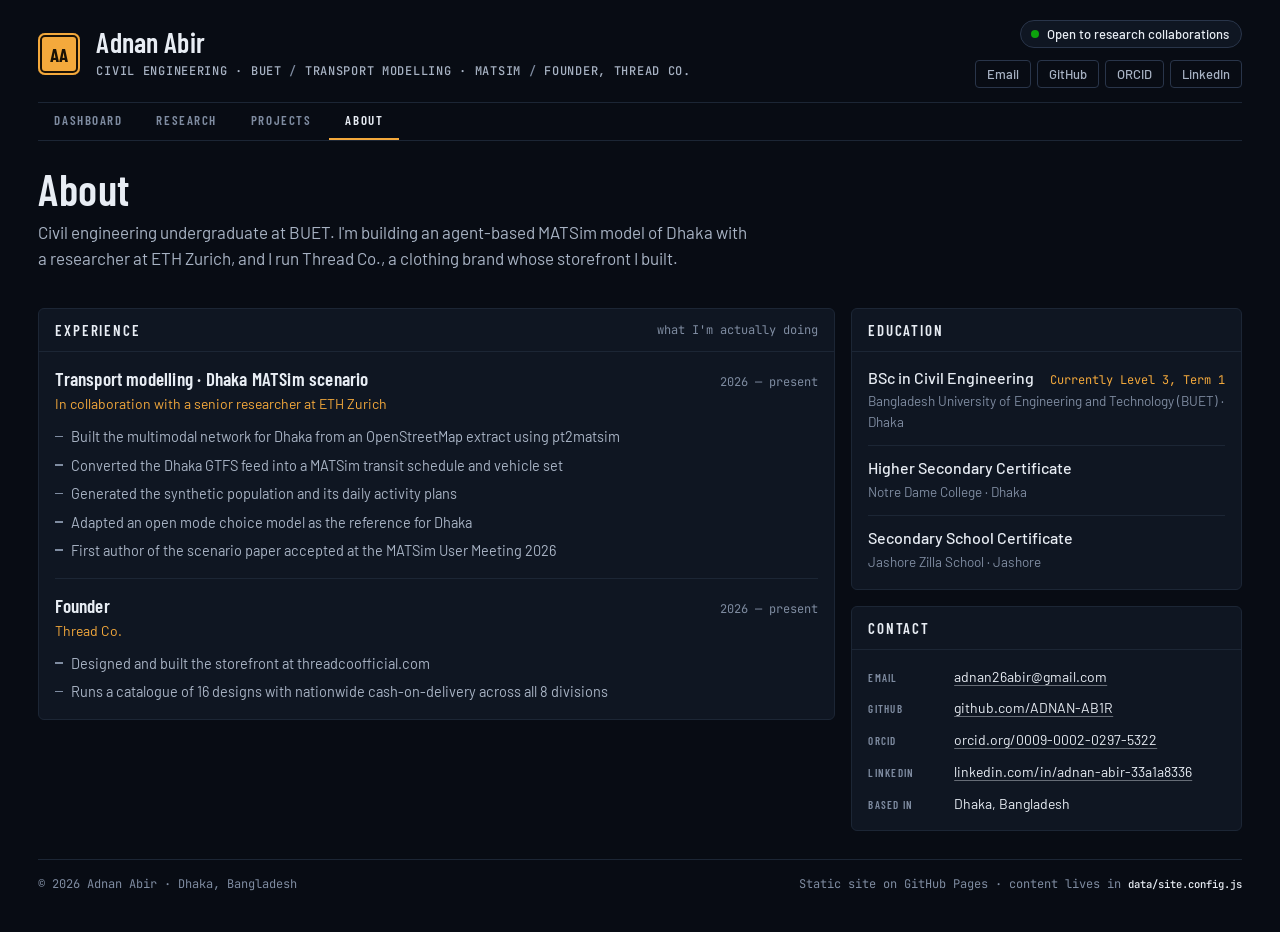
==== about.html @ 220dc2bb "Rebuild as a four-page site with verifiable content Replace the single-page dashboard with Dashboard" ====
<!doctype html>
<html lang="en">
<head>
  <meta charset="utf-8">
  <meta name="viewport" content="width=device-width, initial-scale=1">
  <title>About · Adnan Abir</title>
  <meta name="description" content="Adnan Abir — civil engineering undergraduate at BUET, transport modelling with MATSim, founder of Thread Co. Experience, education and contact.">
  <meta name="theme-color" content="#080C14">
  <link rel="icon" href="data:image/svg+xml,%3Csvg xmlns='http://www.w3.org/2000/svg' viewBox='0 0 32 32'%3E%3Crect width='32' height='32' rx='6' fill='%23080C14'/%3E%3Cpath d='M6 23 15 11 26 19' stroke='%23F4A93C' stroke-width='3' fill='none' stroke-linecap='round' stroke-linejoin='round'/%3E%3Ccircle cx='15' cy='11' r='3.6' fill='%233987e5'/%3E%3C/svg%3E">
  <link rel="preconnect" href="https://fonts.googleapis.com">
  <link rel="preconnect" href="https://fonts.gstatic.com" crossorigin>
  <link rel="stylesheet" href="https://fonts.googleapis.com/css2?family=Barlow:ital,wght@0,400;0,500;0,600;1,400&family=Fraunces:ital,opsz,wght@0,9..144,400;0,9..144,500;1,9..144,400&family=Barlow+Condensed:wght@500;600;700&family=JetBrains+Mono:wght@400;500&display=swap">
  <link rel="stylesheet" href="assets/css/style.css">
  <script src="data/site.config.js" defer></script>
  <script src="assets/js/app.js" defer></script>
</head>
<body data-page="about">
  <a class="skip" href="#main">Skip to content</a>
  <div class="wrap">
    <header class="masthead compact" id="masthead"></header>
    <nav class="nav" id="nav" aria-label="Pages"></nav>

    <main id="main">
      <section class="page-intro">
        <h1 class="page-title">About</h1>
        <p class="page-lede" id="about-lede"></p>
      </section>

      <div class="grid">
        <section class="panel span-8" aria-labelledby="xp-title">
          <header class="panel-head">
            <h2 class="ph-title" id="xp-title">Experience</h2>
            <span class="ph-meta">what I'm actually doing</span>
          </header>
          <div class="panel-body">
            <ul class="xp" id="experience"></ul>
          </div>
        </section>

        <div class="col-side">
          <section class="panel" aria-labelledby="edu-title">
            <header class="panel-head">
              <h2 class="ph-title" id="edu-title">Education</h2>
            </header>
            <div class="panel-body">
              <ul class="edu" id="education"></ul>
            </div>
          </section>

          <section class="panel" aria-labelledby="contact-title">
            <header class="panel-head">
              <h2 class="ph-title" id="contact-title">Contact</h2>
            </header>
            <div class="panel-body">
              <ul class="contact" id="contact-list"></ul>
            </div>
          </section>
        </div>
      </div>
    </main>

    <footer class="foot" id="foot"></footer>
  </div>
</body>
</html>
---- assets/css/style.css ----
/* ─────────────────────────────────────────────────────────────
   Night-city control room. One committed dark theme:
   blue-black ground, sodium-streetlight amber as the single accent,
   highway-signage type (Barlow) with a mono for telemetry.
   The Thread Co. panel wears its own brand colours and serif.
   ───────────────────────────────────────────────────────────── */
:root {
  color-scheme: dark;

  --ground: #080c14;
  --panel: #0f1622;
  --panel-2: #141d2b;
  --hair: #1c2635;
  --hair-2: #29354a;
  --ink: #e8edf4;
  --ink-2: #a8b3c4;
  --ink-3: #7f8ca1;
  --accent: #f4a93c;
  --accent-ink: #1b1205;
  --good: #0ca30c;
  --bar: #5e7291;

  /* simulation */
  --road: #1b2638;
  --road-ring: #2a3850;
  --load-0: #4a3312;
  --load-1: #f4a93c;
  --load-2: #ffe4b0;
  /* validated all-pairs on --ground: worst CVD ΔE 9.4, normal-vision ΔE 19.5.
     walk is a deliberate neutral; every mode also has its own marker shape. */
  --mode-car: #3987e5;
  --mode-pt: #199e70;
  --mode-bike: #d95926;
  --mode-walk: #a8b3c4;

  --f-display: "Barlow Condensed", "Arial Narrow", "Roboto Condensed", sans-serif;
  --f-body: "Barlow", system-ui, -apple-system, "Segoe UI", sans-serif;
  --f-mono: "JetBrains Mono", ui-monospace, "Cascadia Mono", Consolas, monospace;
  --f-serif: "Fraunces", Georgia, "Times New Roman", serif;
  --r: 6px;
}

*, *::before, *::after { box-sizing: border-box; }

html { background: var(--ground); }
body {
  margin: 0;
  background: var(--ground);
  color: var(--ink);
  font: 400 15px/1.55 var(--f-body);
  padding-inline: clamp(16px, 3vw, 40px);
  padding-block: 0 40px;
  -webkit-font-smoothing: antialiased;
}
a { color: inherit; text-decoration-color: color-mix(in srgb, currentColor 40%, transparent); text-underline-offset: 3px; }
a:hover { color: var(--accent); }
:focus-visible { outline: 2px solid var(--accent); outline-offset: 2px; border-radius: 3px; }
h1, h2, h3, h4 { margin: 0; text-wrap: balance; }
p { margin: 0; }
ul, ol { margin: 0; padding: 0; list-style: none; }
code { font: 500 0.88em var(--f-mono); color: var(--ink); }
table { border-collapse: collapse; }
.muted { color: var(--ink-3); }
[hidden] { display: none !important; }
.visually-hidden { position: absolute !important; width: 1px; height: 1px; overflow: hidden; clip: rect(0 0 0 0); white-space: nowrap; }
.skip { position: absolute; left: -9999px; }
.skip:focus { left: 16px; top: 12px; z-index: 10; background: var(--accent); color: var(--accent-ink); padding: 6px 12px; border-radius: 4px; }
.wrap { max-width: 1320px; margin-inline: auto; }
.lede { font-size: 16.5px; line-height: 1.6; color: var(--ink-2); max-width: 78ch; }
.note { font-size: 13.5px; color: var(--ink-3); max-width: 78ch; }

/* ── Masthead ──────────────────────────────────────────────── */
.masthead {
  display: grid;
  grid-template-columns: minmax(0, 1fr) auto;
  align-items: end;
  gap: 20px 40px;
  padding-block: 28px 20px;
}
.masthead.compact { align-items: center; padding-block: 20px 14px; }
.mast-main { display: grid; gap: 14px; }
.id { display: flex; align-items: center; gap: 16px; }
.shield {
  flex: none;
  display: grid;
  place-items: center;
  width: 54px;
  height: 54px;
  border-radius: 7px;
  background: var(--accent);
  color: var(--accent-ink);
  font: 700 24px/1 var(--f-display);
  letter-spacing: 0.02em;
  text-decoration: none;
  box-shadow: inset 0 0 0 2px var(--accent), inset 0 0 0 4px var(--accent-ink);
}
.shield:hover { color: var(--accent-ink); background: #ffbb57; }
.masthead.compact .shield { width: 42px; height: 42px; font-size: 19px; }
#id-name { font: 600 clamp(36px, 5.2vw, 60px)/0.95 var(--f-display); letter-spacing: 0.005em; }
.masthead.compact #id-name { font-size: 28px; line-height: 1.05; }
.roles {
  margin-top: 6px;
  font: 500 12px/1.4 var(--f-mono);
  letter-spacing: 0.06em;
  text-transform: uppercase;
  color: var(--ink-2);
}
.roles span { color: var(--ink-3); }
.tagline { max-width: 62ch; font-size: 18px; line-height: 1.5; color: var(--ink-2); }
.mast-side { display: grid; justify-items: end; gap: 12px; }
.status {
  display: inline-flex;
  align-items: center;
  gap: 8px;
  padding: 5px 12px 5px 10px;
  border: 1px solid var(--hair-2);
  border-radius: 999px;
  background: var(--panel);
  font: 500 13px var(--f-body);
}
.status-dot { width: 8px; height: 8px; border-radius: 50%; background: var(--good); }
.status[data-state="busy"] .status-dot { background: var(--accent); }
.status[data-state="away"] .status-dot { background: transparent; box-shadow: inset 0 0 0 1.5px var(--ink-3); }
.links { display: flex; flex-wrap: wrap; justify-content: flex-end; gap: 6px; }
.links a {
  display: inline-block;
  padding: 5px 11px;
  border: 1px solid var(--hair-2);
  border-radius: 4px;
  font: 500 13px var(--f-body);
  text-decoration: none;
  color: var(--ink-2);
}
.links a:hover { color: var(--ink); border-color: var(--ink-3); }

/* ── Page nav ──────────────────────────────────────────────── */
.nav {
  border-top: 1px solid var(--hair);
  border-bottom: 1px solid var(--hair);
  margin-bottom: 16px;
}
.nav ul { display: flex; flex-wrap: wrap; gap: 2px; }
.nav a {
  display: inline-block;
  padding: 11px 16px;
  font: 600 13px/1 var(--f-display);
  letter-spacing: 0.12em;
  text-transform: uppercase;
  color: var(--ink-3);
  text-decoration: none;
  border-bottom: 2px solid transparent;
}
.nav a:hover { color: var(--ink); }
.nav a[aria-current="page"] { color: var(--ink); border-bottom-color: var(--accent); }

/* ── Page heads ────────────────────────────────────────────── */
.page-intro { padding-block: 10px 20px; display: grid; gap: 8px; }
.page-title { font: 600 clamp(30px, 4vw, 44px)/1 var(--f-display); letter-spacing: 0.01em; }
.page-lede { max-width: 72ch; font-size: 17px; color: var(--ink-2); }

/* ── Panels ────────────────────────────────────────────────── */
.panel { background: var(--panel); border: 1px solid var(--hair); border-radius: var(--r); min-width: 0; }
.panel-head {
  display: flex;
  align-items: center;
  justify-content: space-between;
  flex-wrap: wrap;
  gap: 10px 16px;
  padding: 12px 16px;
  border-bottom: 1px solid var(--hair);
}
.ph-left { display: flex; align-items: center; flex-wrap: wrap; gap: 6px 12px; }
.ph-title { font: 600 15px/1.2 var(--f-display); letter-spacing: 0.12em; text-transform: uppercase; }
.ph-meta { font: 400 12px var(--f-mono); color: var(--ink-3); }
.panel-body { padding: 16px; }
.stack-body { display: grid; gap: 20px; }
.sub { font: 600 12.5px/1 var(--f-display); letter-spacing: 0.12em; text-transform: uppercase; color: var(--ink-3); margin-bottom: 10px; }

/* ── Grid ──────────────────────────────────────────────────── */
.grid { display: grid; grid-template-columns: repeat(12, minmax(0, 1fr)); gap: 16px; margin-top: 16px; align-items: start; }
.span-4 { grid-column: span 4; }
.span-5 { grid-column: span 5; }
.span-7 { grid-column: span 7; }
.span-8 { grid-column: span 8; }
.span-12 { grid-column: span 12; }
.col-side { grid-column: span 4; display: grid; gap: 16px; align-content: start; min-width: 0; }

/* ── Buttons ───────────────────────────────────────────────── */
.btn {
  display: inline-block;
  font: 500 13px/1.2 var(--f-body);
  color: var(--ink);
  background: var(--panel-2);
  border: 1px solid var(--hair-2);
  border-radius: 4px;
  padding: 8px 13px;
  text-decoration: none;
  cursor: pointer;
}
.btn:hover { border-color: var(--ink-3); color: var(--ink); }
.btn[data-copied] { border-color: var(--good); }
.btn-primary { background: var(--accent); border-color: var(--accent); color: var(--accent-ink); font-weight: 600; min-width: 68px; }
.btn-primary:hover { background: #ffbb57; border-color: #ffbb57; color: var(--accent-ink); }
.seg { display: inline-flex; border: 1px solid var(--hair-2); border-radius: 4px; overflow: hidden; }
.seg button { font: 500 12px/1 var(--f-mono); color: var(--ink-3); background: transparent; border: 0; padding: 8px 10px; cursor: pointer; }
.seg button + button { border-left: 1px solid var(--hair-2); }
.seg button:hover { color: var(--ink); }
.seg button[aria-pressed="true"] { background: var(--hair-2); color: var(--ink); }

.chip {
  flex: none;
  display: inline-flex;
  align-items: center;
  gap: 6px;
  padding: 3px 9px;
  border: 1px solid var(--hair-2);
  border-radius: 999px;
  font: 500 10.5px/1 var(--f-mono);
  letter-spacing: 0.06em;
  text-transform: uppercase;
  color: var(--ink-2);
}
.chip i { width: 7px; height: 7px; border-radius: 50%; }
.chip[data-status="live"] { border-color: color-mix(in srgb, var(--good) 55%, transparent); color: var(--ink); }
.chip[data-status="live"] i { background: var(--good); }
.chip[data-status="building"], .chip[data-status="in progress"] { border-color: color-mix(in srgb, var(--accent) 55%, transparent); color: var(--ink); }
.chip[data-status="building"] i, .chip[data-status="in progress"] i { box-shadow: inset 0 0 0 2px var(--accent); }
.chip[data-status="exited"] i { background: var(--ink-3); border-radius: 1px; }
.chip[data-status="paused"] i { box-shadow: inset 0 0 0 1.5px var(--ink-3); }

.stack { display: flex; flex-wrap: wrap; gap: 6px; }
.stack li { padding: 3px 8px; border: 1px solid var(--hair-2); border-radius: 3px; font: 400 12px var(--f-mono); color: var(--ink-2); }

/* ── Simulation ────────────────────────────────────────────── */
.live-dot {
  width: 8px; height: 8px; border-radius: 50%;
  background: var(--accent);
  box-shadow: 0 0 0 0 color-mix(in srgb, var(--accent) 60%, transparent);
  animation: pulse 2.2s ease-out infinite;
}
.sim.is-paused .live-dot { background: var(--ink-3); animation: none; }
@keyframes pulse { 70% { box-shadow: 0 0 0 7px transparent; } 100% { box-shadow: 0 0 0 0 transparent; } }
.sim-controls { display: flex; flex-wrap: wrap; align-items: center; gap: 8px; }
.sim-body { display: grid; grid-template-columns: minmax(0, 1fr) 300px; }
.sim-stage { position: relative; min-height: 470px; background: var(--ground); border-right: 1px solid var(--hair); overflow: hidden; }
#sim-canvas { position: absolute; inset: 0; width: 100%; height: 100%; display: block; cursor: crosshair; }
.sim-hint { position: absolute; top: 10px; left: 14px; font: 400 11px var(--f-mono); color: var(--ink-3); pointer-events: none; }
.load-legend {
  position: absolute; right: 12px; bottom: 8px;
  display: flex; align-items: center; gap: 7px;
  padding: 4px 8px; border-radius: 4px;
  background: color-mix(in srgb, var(--ground) 85%, transparent);
  font: 400 11px var(--f-mono); color: var(--ink-3);
  pointer-events: none;
}
.load-legend span:first-child { margin-right: 4px; }
.load-legend i { display: block; width: 96px; height: 6px; border-radius: 3px; background: linear-gradient(90deg, var(--road), var(--load-0) 4%, var(--load-1) 60%, var(--load-2)); }
.sim-tip {
  position: absolute; z-index: 2;
  min-width: 210px; max-width: 290px;
  padding: 9px 11px;
  border: 1px solid var(--hair-2); border-radius: var(--r);
  background: color-mix(in srgb, var(--panel) 96%, transparent);
  font: 400 12.5px/1.5 var(--f-body); color: var(--ink-2);
  pointer-events: none;
  box-shadow: 0 8px 24px rgb(0 0 0 / 0.4);
}
.tip-h { display: flex; align-items: center; gap: 7px; margin-bottom: 3px; color: var(--ink); }
.tip-h span { margin-left: auto; font: 400 11px var(--f-mono); color: var(--ink-3); }
.tip-m { font: 400 11px var(--f-mono); color: var(--ink-3); margin-top: 2px; }
.sim-rail { display: flex; flex-direction: column; gap: 18px; padding: 16px; min-width: 0; }
.clock { display: flex; align-items: center; justify-content: space-between; gap: 12px; }
.clock-time { font: 500 42px/1 var(--f-mono); font-variant-numeric: tabular-nums; letter-spacing: -0.02em; }
.clock-sub { font: 400 11.5px/1.45 var(--f-mono); color: var(--ink-3); text-align: right; }
.tiles { display: grid; grid-template-columns: 1fr 1fr; gap: 14px 12px; margin: 0; }
.tiles dt, .mini figcaption { font: 600 11.5px/1 var(--f-display); letter-spacing: 0.12em; text-transform: uppercase; color: var(--ink-3); }
.tiles dd { margin: 5px 0 0; font: 600 22px/1.1 var(--f-body); }
.tiles small { font: 400 12px var(--f-body); color: var(--ink-3); }
.mini { margin: 0; display: grid; gap: 8px; }
.chart { position: relative; }
.chart svg { display: block; overflow: visible; }
.c-grid { stroke: var(--hair); stroke-width: 1; }
.c-axis { stroke: var(--hair-2); stroke-width: 1; }
.c-cross { stroke: var(--ink-3); stroke-width: 1; }
.c-tick { font: 400 10.5px var(--f-mono); fill: var(--ink-3); }
.c-end { font: 600 12px var(--f-body); fill: var(--ink); }
.chart-tip {
  position: absolute; padding: 3px 8px;
  border: 1px solid var(--hair-2); border-radius: 4px;
  background: var(--panel-2);
  font: 400 12px var(--f-body); color: var(--ink-2);
  white-space: nowrap; pointer-events: none;
}
.chart-tip b { color: var(--ink); font-weight: 600; }
.split-bar { display: flex; gap: 2px; height: 10px; }
.split-bar span:first-child { border-radius: 4px 0 0 4px; }
.split-bar span:last-child { border-radius: 0 4px 4px 0; }
.legend { display: grid; grid-template-columns: repeat(4, auto); justify-content: space-between; gap: 6px; font-size: 12.5px; color: var(--ink-2); }
.legend li { display: inline-flex; align-items: center; gap: 5px; }
.legend b { color: var(--ink); font-weight: 600; }
.glyph { flex: none; }
.sim-foot { padding: 11px 16px; border-top: 1px solid var(--hair); font-size: 13px; color: var(--ink-3); }
.sim-foot b { color: var(--ink-2); font-weight: 600; }

/* ── Research: checklists, pipeline, tools ─────────────────── */
.two-col { display: grid; grid-template-columns: 1fr 1fr; gap: 20px 28px; }
.check { display: grid; gap: 7px; font-size: 14.5px; color: var(--ink-2); }
.check li { position: relative; padding-left: 24px; }
.check li::before {
  content: "✓";
  position: absolute; left: 0; top: 0;
  font: 500 13px/1.5 var(--f-mono);
  color: var(--good);
}
.check.next li::before { content: "→"; color: var(--accent); }
.snap { display: grid; gap: 18px; }
.snap-paper p { font-size: 14.5px; color: var(--ink-2); }
.snap-paper a { color: var(--ink); }
.snap-paper span { display: block; font: 400 12px var(--f-mono); color: var(--ink-3); margin-top: 3px; }

.pipe-figure { margin: 0; }
.pipe { display: grid; gap: 8px; }
.pipe li {
  display: grid;
  grid-template-columns: minmax(0, 1fr) auto minmax(180px, 0.8fr) auto minmax(0, 1fr);
  align-items: center;
  gap: 10px;
  padding: 10px 12px;
  border: 1px solid var(--hair);
  border-radius: 5px;
  background: var(--panel-2);
  font-size: 13.5px;
}
.pipe li.pending { background: transparent; border-style: dashed; color: var(--ink-3); }
.pipe-in { color: var(--ink-2); }
.pipe-arrow { color: var(--ink-3); font-size: 15px; }
.pipe-tool {
  justify-self: center;
  padding: 4px 9px;
  border: 1px solid color-mix(in srgb, var(--accent) 45%, transparent);
  border-radius: 4px;
  font: 500 12.5px var(--f-mono);
  color: var(--ink);
}
.pipe li.pending .pipe-tool { border-color: var(--hair-2); color: var(--ink-3); }
.pipe-out { color: var(--ink); }
.pipe-flag {
  grid-column: 1 / -1;
  font: 500 10.5px var(--f-mono);
  letter-spacing: 0.06em;
  text-transform: uppercase;
  color: var(--accent);
}
.table-wrap { overflow-x: auto; }
.tools { width: 100%; font-size: 14px; }
.tools th {
  font: 600 11px/1 var(--f-display);
  letter-spacing: 0.1em; text-transform: uppercase;
  color: var(--ink-3); text-align: left;
  padding: 0 0 8px; border-bottom: 1px solid var(--hair-2);
}
.tools td { padding: 9px 0; border-bottom: 1px solid var(--hair); color: var(--ink-2); vertical-align: top; }
.tools td:first-child { color: var(--ink); padding-right: 16px; white-space: nowrap; font: 500 13.5px var(--f-mono); }

/* ── Publications ──────────────────────────────────────────── */
.pub-full { display: grid; gap: 7px; }
.pub-full + .pub-full { margin-top: 18px; padding-top: 18px; border-top: 1px solid var(--hair); }
.pub-top { display: flex; align-items: center; gap: 10px; }
.pub-year { font: 500 13px/1 var(--f-mono); color: var(--accent); }
.type-badge { font: 500 10px/1 var(--f-mono); letter-spacing: 0.08em; text-transform: uppercase; padding: 4px 7px; border: 1px solid var(--hair-2); border-radius: 3px; color: var(--ink-2); }
.pub-title { font: 500 19px/1.3 var(--f-body); color: var(--ink); max-width: 70ch; }
.pub-title a { text-decoration: none; }
.pub-title a:hover { text-decoration: underline; }
.pub-authors { font-size: 14px; color: var(--ink-2); }
.pub-authors .me { color: var(--ink); font-weight: 600; }
.pub-venue { font-size: 14px; color: var(--ink-3); }
.pub-event { display: grid; grid-template-columns: repeat(auto-fit, minmax(190px, 1fr)); gap: 12px 20px; margin: 6px 0 0; padding: 12px 0 0; border-top: 1px solid var(--hair); }
.pub-event dt { font: 600 11px/1 var(--f-display); letter-spacing: 0.12em; text-transform: uppercase; color: var(--ink-3); }
.pub-event dd { margin: 5px 0 0; font-size: 13.5px; color: var(--ink-2); }
.pub-actions { display: flex; flex-wrap: wrap; gap: 8px; margin-top: 8px; }

/* ── Projects ──────────────────────────────────────────────── */
.proj-list { display: grid; grid-template-columns: repeat(auto-fit, minmax(300px, 1fr)); gap: 16px; }
.proj {
  display: grid;
  gap: 10px;
  align-content: start;
  padding: 18px;
  background: var(--panel);
  border: 1px solid var(--hair);
  border-radius: var(--r);
}
.proj-top { display: flex; align-items: center; justify-content: space-between; gap: 10px; }
.proj-name { font: 600 21px/1.15 var(--f-display); letter-spacing: 0.01em; }
.proj-blurb { font-size: 14.5px; color: var(--ink-2); }
.proj-links { display: flex; flex-wrap: wrap; gap: 8px; margin-top: 2px; }

/* ── Experience, education, contact ────────────────────────── */
.xp { display: grid; }
.xp > li { padding-block: 16px; border-top: 1px solid var(--hair); }
.xp > li:first-child { padding-top: 0; border-top: 0; }
.xp > li:last-child { padding-bottom: 0; }
.xp-head { display: flex; flex-wrap: wrap; align-items: baseline; justify-content: space-between; gap: 4px 16px; }
.xp-title { font: 600 19px/1.2 var(--f-display); letter-spacing: 0.01em; }
.xp-period { font: 400 12px var(--f-mono); color: var(--ink-3); white-space: nowrap; }
.xp-org { margin-top: 3px; font-size: 14px; color: var(--accent); }
.xp-bullets { display: grid; gap: 6px; margin-top: 10px; font-size: 14.5px; color: var(--ink-2); }
.xp-bullets li { position: relative; padding-left: 16px; }
.xp-bullets li::before { content: ""; position: absolute; left: 0; top: 0.72em; width: 8px; height: 1.5px; background: var(--ink-3); }

.edu { display: grid; }
.edu li { padding-block: 12px; border-top: 1px solid var(--hair); }
.edu li:first-child { padding-top: 0; border-top: 0; }
.edu li:last-child { padding-bottom: 0; }
.edu-top { display: flex; flex-wrap: wrap; align-items: baseline; justify-content: space-between; gap: 4px 12px; }
.edu-qual { font: 500 16px/1.3 var(--f-body); }
.edu-detail { font: 400 12px var(--f-mono); color: var(--accent); }
.edu-inst { margin-top: 3px; font-size: 13.5px; color: var(--ink-3); }

.contact { display: grid; gap: 10px; }
.contact li { display: grid; grid-template-columns: 76px minmax(0, 1fr); gap: 10px; align-items: baseline; font-size: 14px; }
.c-label { font: 600 11px/1.5 var(--f-display); letter-spacing: 0.12em; text-transform: uppercase; color: var(--ink-3); }
.contact a { color: var(--ink); overflow-wrap: anywhere; }

/* ── Now list ──────────────────────────────────────────────── */
.now-list { display: grid; gap: 12px; }
.now-list li { display: grid; grid-template-columns: 10px 1fr; gap: 10px; align-items: baseline; color: var(--ink-2); }
.now-list li::before { content: ""; width: 6px; height: 6px; border-radius: 1px; background: var(--accent); transform: translateY(-2px); }

/* ── GitHub ────────────────────────────────────────────────── */
.gh { display: grid; gap: 18px; }
.gh-left, .gh-right { display: grid; gap: 18px; align-content: start; min-width: 0; }
.gh-profile { display: flex; align-items: center; gap: 12px; }
.gh-profile img { width: 40px; height: 40px; border-radius: 6px; background: var(--panel-2); }
.gh-profile a { font: 600 17px/1.2 var(--f-body); text-decoration: none; }
.gh-profile span { display: block; font: 400 12px var(--f-mono); color: var(--ink-3); }
.gh-stats { display: grid; grid-template-columns: repeat(3, 1fr); gap: 12px; margin: 0; }
.gh-stats dt { font: 600 11.5px/1 var(--f-display); letter-spacing: 0.12em; text-transform: uppercase; color: var(--ink-3); }
.gh-stats dd { margin: 5px 0 0; font: 600 24px/1.1 var(--f-body); }
.bars { display: grid; gap: 7px; }
.bars li { display: grid; grid-template-columns: 92px minmax(0, 1fr) 30px; align-items: center; gap: 10px; font-size: 13px; }
.bars .lb { color: var(--ink-2); overflow: hidden; text-overflow: ellipsis; white-space: nowrap; }
.bars .tr { height: 8px; }
.bars .tr i { display: block; height: 100%; min-width: 3px; background: var(--bar); border-radius: 0 3px 3px 0; }
.bars li:hover .tr i { background: var(--ink-2); }
.bars .ct { text-align: right; font: 400 12px var(--f-mono); color: var(--ink); font-variant-numeric: tabular-nums; }
.repos { display: grid; }
.repos li { padding-block: 10px; border-top: 1px solid var(--hair); }
.repos li:first-child { border-top: 0; padding-top: 0; }
.repos a { font: 500 13.5px var(--f-mono); text-decoration: none; color: var(--ink); overflow-wrap: anywhere; }
.repos a:hover { color: var(--accent); }
.repos p { font-size: 13px; color: var(--ink-2); margin-top: 3px; }
.repo-meta { display: flex; flex-wrap: wrap; gap: 4px 12px; margin-top: 5px; font: 400 11.5px var(--f-mono); color: var(--ink-3); }
.gh-note { font: 400 11.5px var(--f-mono); color: var(--ink-3); }
.gh-error { color: var(--ink-2); font-size: 14px; }
.gh-error code { color: var(--accent); }

/* ── Venture spotlight (Thread Co.) ────────────────────────── */
.tc {
  --tc-deep: #14232b;
  --tc-mid: #3c7689;
  --tc-accent: #8abac8;
  --tc-ice: #eef3f5;
  position: relative;
  display: grid;
  gap: 18px;
  padding: 20px;
  overflow: hidden;
  border-radius: 0 0 var(--r) var(--r);
  background: linear-gradient(165deg, color-mix(in srgb, var(--tc-mid) 22%, var(--panel)) 0%, var(--panel) 48%);
}
/* a faint woven texture across the top, like a close-up of cloth */
.tc::before {
  content: "";
  position: absolute; inset: 0 0 auto 0; height: 220px;
  background:
    repeating-linear-gradient(45deg, color-mix(in srgb, var(--tc-accent) 7%, transparent) 0 1px, transparent 1px 8px),
    repeating-linear-gradient(135deg, color-mix(in srgb, var(--tc-accent) 7%, transparent) 0 1px, transparent 1px 8px);
  -webkit-mask-image: linear-gradient(to bottom, #000, transparent);
  mask-image: linear-gradient(to bottom, #000, transparent);
  pointer-events: none;
}
.tc > * { position: relative; }
.tc-head { display: flex; flex-wrap: wrap; align-items: flex-end; justify-content: space-between; gap: 16px 24px; }
.tc-kicker { display: flex; flex-wrap: wrap; align-items: center; gap: 8px 12px; font: 400 12px var(--f-mono); color: var(--ink-3); }
.tc-name {
  margin-top: 12px;
  font: 400 clamp(40px, 5vw, 60px)/0.95 var(--f-serif);
  font-optical-sizing: auto;
  letter-spacing: -0.015em;
  color: var(--tc-ice);
}
.tc-name a { text-decoration: none; }
.tc-name a:hover { color: var(--tc-accent); }
.tc-tagline { margin-top: 8px; font: italic 400 20px/1.3 var(--f-serif); color: var(--tc-accent); }
.tc-actions { display: flex; flex-wrap: wrap; gap: 8px; }
.tc-shop, .tc-link { display: inline-block; padding: 8px 14px; border-radius: 4px; font: 500 13px/1.2 var(--f-body); text-decoration: none; }
.tc-shop { background: var(--tc-accent); color: var(--tc-deep); font-weight: 600; }
.tc-shop:hover { background: var(--tc-ice); color: var(--tc-deep); }
.tc-link { border: 1px solid color-mix(in srgb, var(--tc-accent) 40%, transparent); color: var(--ink-2); }
.tc-link:hover { color: var(--tc-ice); border-color: var(--tc-accent); }
.tc-intro { display: flex; flex-wrap: wrap; align-items: baseline; justify-content: space-between; gap: 6px 24px; }
.tc-blurb { max-width: 60ch; font-size: 15.5px; color: var(--ink-2); }
.tc-role { font: 400 12px var(--f-mono); color: var(--ink-3); }
.tc-shelf-head { display: flex; flex-wrap: wrap; align-items: baseline; justify-content: space-between; gap: 6px 16px; margin-bottom: 12px; }
.tc-shelf-head .sub { margin: 0; }
.tc-cats { display: flex; flex-wrap: wrap; gap: 4px 14px; font-size: 13px; }
.tc-cats a { color: var(--ink-3); text-decoration: none; }
.tc-cats a:hover { color: var(--tc-accent); }
.tc-grid { display: grid; grid-template-columns: repeat(6, minmax(0, 1fr)); gap: 12px; }
.tc-item a { display: grid; gap: 7px; text-decoration: none; color: inherit; }
.tc-img { position: relative; display: block; aspect-ratio: 3 / 4; max-width: 100%; border-radius: 6px; overflow: hidden; background: var(--tc-deep); }
.tc-img img { display: block; width: 100%; height: 100%; object-fit: cover; transition: transform 0.5s ease; }
.tc-item a:hover .tc-img img { transform: scale(1.045); }
.tc-item a:focus-visible { outline-offset: 4px; }
.tc-badge {
  position: absolute; top: 6px; left: 6px; z-index: 1;
  padding: 3px 6px; border-radius: 3px;
  background: var(--tc-ice); color: var(--tc-deep);
  font: 600 9.5px/1 var(--f-mono); letter-spacing: 0.06em; text-transform: uppercase;
}
.tc-pname { font: 500 15px/1.2 var(--f-serif); color: var(--ink); }
.tc-item a:hover .tc-pname { color: var(--tc-accent); }
.tc-meta { display: flex; flex-direction: column; gap: 2px; font-size: 12px; color: var(--ink-3); }
.tc-price { font: 500 12.5px var(--f-mono); color: var(--ink); white-space: nowrap; }
.tc-price s { font-weight: 400; color: var(--ink-3); }
.tc-note { margin-top: 10px; font: 400 11px var(--f-mono); color: var(--ink-3); }
.tc-foot { display: grid; grid-template-columns: minmax(0, 1fr) minmax(0, 1.15fr); align-items: center; gap: 18px 28px; padding-top: 16px; border-top: 1px solid var(--hair); }
.tc-facts { display: grid; grid-template-columns: 1fr 1fr; gap: 14px 16px; margin: 0; }
.tc-facts dt { font: 600 11.5px/1 var(--f-display); letter-spacing: 0.12em; text-transform: uppercase; color: var(--ink-3); }
.tc-facts dd { margin: 5px 0 0; font: 600 17px/1.2 var(--f-body); color: var(--ink); }
.tc-quote { margin: 0; padding-left: 16px; border-left: 2px solid var(--tc-accent); font: italic 400 17px/1.5 var(--f-serif); color: var(--ink-2); }

/* ── Footer ────────────────────────────────────────────────── */
.foot {
  display: flex; flex-wrap: wrap; justify-content: space-between;
  gap: 8px 24px;
  margin-top: 28px; padding-top: 16px;
  border-top: 1px solid var(--hair);
  font: 400 12px var(--f-mono); color: var(--ink-3);
}

/* ── Responsive ────────────────────────────────────────────── */
@media (min-width: 901px) {
  .repos-2 { grid-template-columns: 1fr 1fr; column-gap: 28px; }
  .repos-2 li:nth-child(2) { border-top: 0; padding-top: 0; }
  .gh { grid-template-columns: minmax(0, 1fr) minmax(0, 2fr); gap: 18px 36px; }
}
@media (max-width: 1100px) {
  .span-4, .span-5, .span-7, .span-8 { grid-column: span 12; }
  .col-side { grid-column: span 12; grid-template-columns: 1fr 1fr; }
  .tc-grid { grid-template-columns: repeat(3, minmax(0, 1fr)); }
}
@media (max-width: 900px) {
  .sim-body { grid-template-columns: 1fr; }
  .sim-stage { min-height: 0; aspect-ratio: 16 / 10; border-right: 0; border-bottom: 1px solid var(--hair); }
  .masthead { grid-template-columns: 1fr; align-items: start; }
  .mast-side { justify-items: start; }
  .links { justify-content: flex-start; }
  .gh { grid-template-columns: 1fr; }
}
@media (max-width: 720px) {
  .col-side { grid-template-columns: 1fr; }
  .sim-stage { aspect-ratio: 4 / 3; }
  .sim-hint { display: none; }
  .tagline { font-size: 16.5px; }
  .two-col { grid-template-columns: 1fr; }
  .pipe li { grid-template-columns: 1fr; gap: 4px; }
  .pipe-arrow { display: none; }
  .pipe-tool { justify-self: start; margin-block: 2px; }
  .tc { padding: 16px; }
  .tc-grid {
    grid-template-columns: none;
    grid-auto-flow: column;
    grid-auto-columns: 44%;
    overflow-x: auto;
    scroll-snap-type: x mandatory;
    padding-bottom: 6px;
  }
  .tc-item { scroll-snap-align: start; }
  .tc-foot { grid-template-columns: 1fr; }
  .contact li { grid-template-columns: 1fr; gap: 2px; }
}
@media (prefers-reduced-motion: reduce) {
  .live-dot { animation: none; }
  .tc-img img { transition: none; }
}
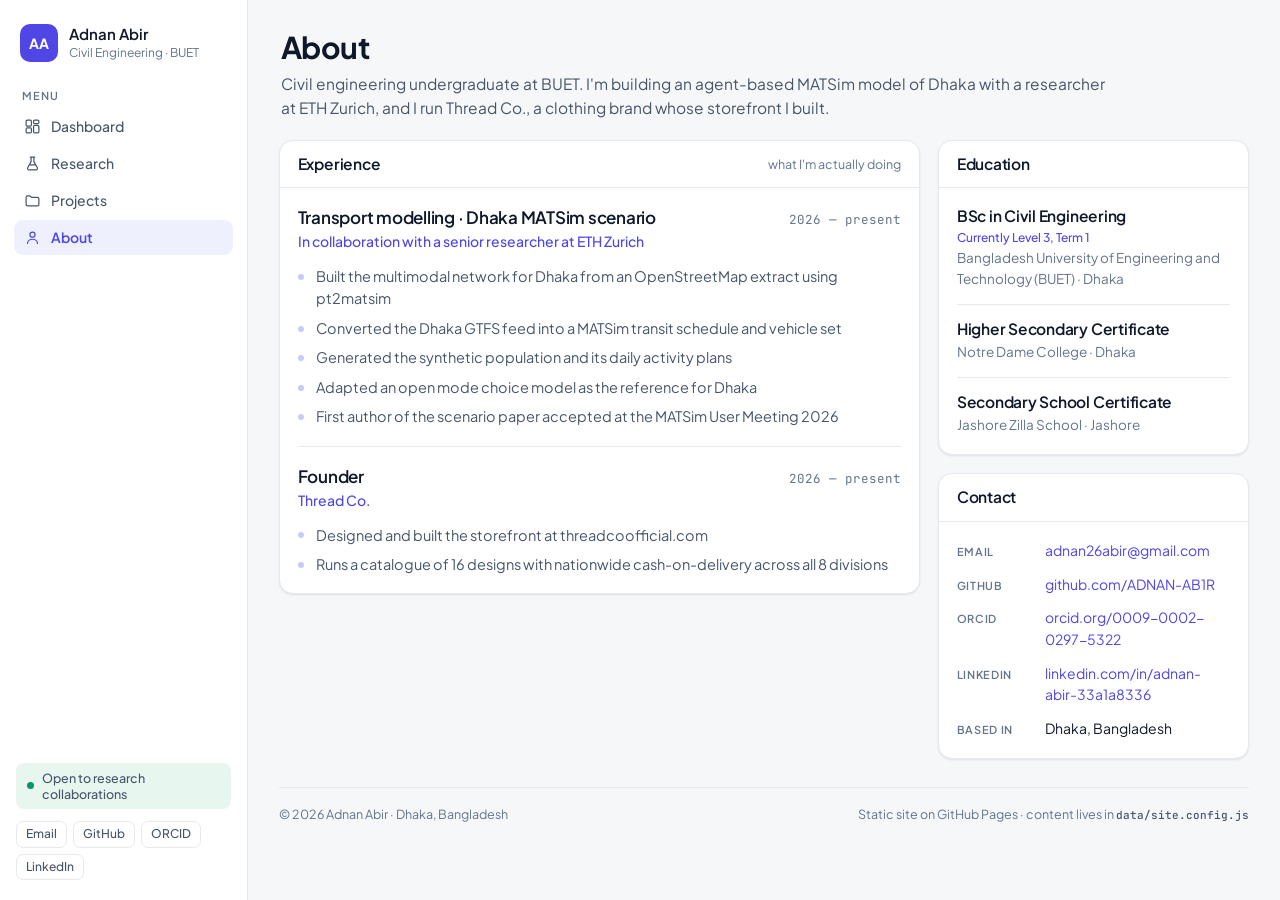
==== commit 27da634d: "Redesign as a light-first dashboard with a sidebar Replace the dark "control room" theme with a stan" ====
--- a/about.html
+++ b/about.html
@@ -5,26 +5,27 @@
   <meta name="viewport" content="width=device-width, initial-scale=1">
   <title>About · Adnan Abir</title>
   <meta name="description" content="Adnan Abir — civil engineering undergraduate at BUET, transport modelling with MATSim, founder of Thread Co. Experience, education and contact.">
-  <meta name="theme-color" content="#080C14">
-  <link rel="icon" href="data:image/svg+xml,%3Csvg xmlns='http://www.w3.org/2000/svg' viewBox='0 0 32 32'%3E%3Crect width='32' height='32' rx='6' fill='%23080C14'/%3E%3Cpath d='M6 23 15 11 26 19' stroke='%23F4A93C' stroke-width='3' fill='none' stroke-linecap='round' stroke-linejoin='round'/%3E%3Ccircle cx='15' cy='11' r='3.6' fill='%233987e5'/%3E%3C/svg%3E">
+  <meta name="theme-color" media="(prefers-color-scheme: light)" content="#F6F7F9">
+  <meta name="theme-color" media="(prefers-color-scheme: dark)" content="#0B1120">
+  <link rel="icon" href="data:image/svg+xml,%3Csvg xmlns='http://www.w3.org/2000/svg' viewBox='0 0 32 32'%3E%3Crect width='32' height='32' rx='8' fill='%234F46E5'/%3E%3Cpath d='M7 22 13.5 13 19 17.5 25.5 9' stroke='white' stroke-width='2.6' fill='none' stroke-linecap='round' stroke-linejoin='round'/%3E%3C/svg%3E">
   <link rel="preconnect" href="https://fonts.googleapis.com">
   <link rel="preconnect" href="https://fonts.gstatic.com" crossorigin>
-  <link rel="stylesheet" href="https://fonts.googleapis.com/css2?family=Barlow:ital,wght@0,400;0,500;0,600;1,400&family=Fraunces:ital,opsz,wght@0,9..144,400;0,9..144,500;1,9..144,400&family=Barlow+Condensed:wght@500;600;700&family=JetBrains+Mono:wght@400;500&display=swap">
+  <link rel="stylesheet" href="https://fonts.googleapis.com/css2?family=Plus+Jakarta+Sans:wght@400;500;600;700&family=Fraunces:ital,opsz,wght@0,9..144,400;0,9..144,500;1,9..144,400&family=JetBrains+Mono:wght@400;500&display=swap">
   <link rel="stylesheet" href="assets/css/style.css">
   <script src="data/site.config.js" defer></script>
   <script src="assets/js/app.js" defer></script>
 </head>
 <body data-page="about">
   <a class="skip" href="#main">Skip to content</a>
-  <div class="wrap">
-    <header class="masthead compact" id="masthead"></header>
-    <nav class="nav" id="nav" aria-label="Pages"></nav>
+  <div class="app">
+    <aside class="sidebar" id="sidebar"></aside>
+    <div class="content">
+      <header class="page-head">
+        <h1 class="page-title" id="page-title"></h1>
+        <p class="page-lede" id="page-lede"></p>
+      </header>
 
     <main id="main">
-      <section class="page-intro">
-        <h1 class="page-title">About</h1>
-        <p class="page-lede" id="about-lede"></p>
-      </section>
 
       <div class="grid">
         <section class="panel span-8" aria-labelledby="xp-title">
@@ -59,7 +60,8 @@
       </div>
     </main>
 
-    <footer class="foot" id="foot"></footer>
+      <footer class="foot" id="foot"></footer>
+    </div>
   </div>
 </body>
 </html>
--- a/assets/css/style.css
+++ b/assets/css/style.css
@@ -1,322 +1,365 @@
 /* ─────────────────────────────────────────────────────────────
-   Night-city control room. One committed dark theme:
-   blue-black ground, sodium-streetlight amber as the single accent,
-   highway-signage type (Barlow) with a mono for telemetry.
-   The Thread Co. panel wears its own brand colours and serif.
+   Light-first dashboard: soft gray canvas, white cards, one indigo
+   accent, hairline borders and very light shadows. Dark mode is a
+   designed counterpart (blue-slate surfaces), not an inversion.
+   Tokens are defined once here; every component reads them.
    ───────────────────────────────────────────────────────────── */
 :root {
-  color-scheme: dark;
-
-  --ground: #080c14;
-  --panel: #0f1622;
-  --panel-2: #141d2b;
-  --hair: #1c2635;
-  --hair-2: #29354a;
-  --ink: #e8edf4;
-  --ink-2: #a8b3c4;
-  --ink-3: #7f8ca1;
-  --accent: #f4a93c;
-  --accent-ink: #1b1205;
-  --good: #0ca30c;
-  --bar: #5e7291;
-
-  /* simulation */
-  --road: #1b2638;
-  --road-ring: #2a3850;
-  --load-0: #4a3312;
-  --load-1: #f4a93c;
-  --load-2: #ffe4b0;
-  /* validated all-pairs on --ground: worst CVD ΔE 9.4, normal-vision ΔE 19.5.
-     walk is a deliberate neutral; every mode also has its own marker shape. */
-  --mode-car: #3987e5;
-  --mode-pt: #199e70;
-  --mode-bike: #d95926;
-  --mode-walk: #a8b3c4;
-
-  --f-display: "Barlow Condensed", "Arial Narrow", "Roboto Condensed", sans-serif;
-  --f-body: "Barlow", system-ui, -apple-system, "Segoe UI", sans-serif;
+  color-scheme: light;
+
+  --canvas: #f6f7f9;
+  --card: #ffffff;
+  --card-2: #f8fafc;
+  --border: #e7e9ee;
+  --border-2: #dbdfe8;
+  --ink: #0f172a;
+  --ink-2: #475569;
+  --ink-3: #64748b;
+  --accent: #4f46e5;
+  --accent-ink: #ffffff;
+  --accent-soft: #eef0fe;
+  --accent-line: #c7cbfa;
+  --good: #059669;
+  --good-soft: #e8f6f0;
+  --bar: #c3c9f5;
+
+  --shadow-sm: 0 1px 2px rgb(16 24 40 / 0.06), 0 1px 3px rgb(16 24 40 / 0.04);
+  --shadow-md: 0 6px 16px rgb(16 24 40 / 0.08);
+
+  /* simulation surface */
+  --ground: #ffffff;
+  --road: #e3e7ee;
+  --road-ring: #cdd5e1;
+  --load-0: #f6ded9;
+  --load-1: #e2574c;
+  --load-2: #8e1b14;
+  /* categorical modes: reference palette slots (blue / aqua / orange)
+     plus a deliberate neutral; each mode also has its own marker shape */
+  --mode-car: #2a78d6;
+  --mode-pt: #1baf7a;
+  --mode-bike: #eb6834;
+  --mode-walk: #64748b;
+
+  --f-sans: "Plus Jakarta Sans", system-ui, -apple-system, "Segoe UI", sans-serif;
   --f-mono: "JetBrains Mono", ui-monospace, "Cascadia Mono", Consolas, monospace;
   --f-serif: "Fraunces", Georgia, "Times New Roman", serif;
-  --r: 6px;
+  --r: 14px;
+  --r-sm: 9px;
+  --sb: 248px;
+}
+
+@media (prefers-color-scheme: dark) {
+  :root {
+    color-scheme: dark;
+
+    --canvas: #0b1120;
+    --card: #151e31;
+    --card-2: #1a2438;
+    --border: #22304a;
+    --border-2: #2c3a52;
+    --ink: #e8edf5;
+    --ink-2: #b2bdd0;
+    --ink-3: #8d9ab0;
+    --accent: #818cf8;
+    --accent-ink: #0b1120;
+    --accent-soft: #1e2748;
+    --accent-line: #3b4578;
+    --good: #34d399;
+    --good-soft: #10291f;
+    --bar: #4b5591;
+
+    --shadow-sm: 0 1px 2px rgb(0 0 0 / 0.4);
+    --shadow-md: 0 8px 24px rgb(0 0 0 / 0.45);
+
+    --ground: #0e1626;
+    --road: #243149;
+    --road-ring: #32415e;
+    --load-0: #5e221d;
+    --load-1: #e2574c;
+    --load-2: #ffb9b2;
+    --mode-car: #3987e5;
+    --mode-pt: #199e70;
+    --mode-bike: #d95926;
+    --mode-walk: #94a3b8;
+  }
 }
 
 *, *::before, *::after { box-sizing: border-box; }
 
-html { background: var(--ground); }
+html { background: var(--canvas); }
 body {
   margin: 0;
-  background: var(--ground);
+  background: var(--canvas);
   color: var(--ink);
-  font: 400 15px/1.55 var(--f-body);
-  padding-inline: clamp(16px, 3vw, 40px);
-  padding-block: 0 40px;
+  font: 400 15px/1.55 var(--f-sans);
   -webkit-font-smoothing: antialiased;
 }
-a { color: inherit; text-decoration-color: color-mix(in srgb, currentColor 40%, transparent); text-underline-offset: 3px; }
-a:hover { color: var(--accent); }
-:focus-visible { outline: 2px solid var(--accent); outline-offset: 2px; border-radius: 3px; }
-h1, h2, h3, h4 { margin: 0; text-wrap: balance; }
+a { color: var(--accent); text-decoration: none; }
+a:hover { text-decoration: underline; text-underline-offset: 3px; }
+:focus-visible { outline: 2px solid var(--accent); outline-offset: 2px; border-radius: 4px; }
+h1, h2, h3, h4 { margin: 0; text-wrap: balance; letter-spacing: -0.015em; }
 p { margin: 0; }
 ul, ol { margin: 0; padding: 0; list-style: none; }
-code { font: 500 0.88em var(--f-mono); color: var(--ink); }
+img { max-width: 100%; }
+code { font: 500 0.88em var(--f-mono); color: var(--ink-2); }
 table { border-collapse: collapse; }
 .muted { color: var(--ink-3); }
 [hidden] { display: none !important; }
 .visually-hidden { position: absolute !important; width: 1px; height: 1px; overflow: hidden; clip: rect(0 0 0 0); white-space: nowrap; }
 .skip { position: absolute; left: -9999px; }
-.skip:focus { left: 16px; top: 12px; z-index: 10; background: var(--accent); color: var(--accent-ink); padding: 6px 12px; border-radius: 4px; }
-.wrap { max-width: 1320px; margin-inline: auto; }
-.lede { font-size: 16.5px; line-height: 1.6; color: var(--ink-2); max-width: 78ch; }
-.note { font-size: 13.5px; color: var(--ink-3); max-width: 78ch; }
-
-/* ── Masthead ──────────────────────────────────────────────── */
-.masthead {
-  display: grid;
-  grid-template-columns: minmax(0, 1fr) auto;
-  align-items: end;
-  gap: 20px 40px;
-  padding-block: 28px 20px;
-}
-.masthead.compact { align-items: center; padding-block: 20px 14px; }
-.mast-main { display: grid; gap: 14px; }
-.id { display: flex; align-items: center; gap: 16px; }
-.shield {
+.skip:focus { left: 16px; top: 12px; z-index: 20; background: var(--accent); color: var(--accent-ink); padding: 8px 14px; border-radius: 8px; }
+.lede { font-size: 16px; line-height: 1.6; color: var(--ink-2); max-width: 80ch; }
+.note { font-size: 13.5px; color: var(--ink-3); max-width: 80ch; }
+
+/* ── App shell ─────────────────────────────────────────────── */
+.app { display: grid; grid-template-columns: var(--sb) minmax(0, 1fr); min-height: 100vh; }
+.content { padding: 24px clamp(16px, 2.4vw, 36px) 48px; min-width: 0; }
+.content > * + * { margin-top: 18px; }
+
+/* ── Sidebar ───────────────────────────────────────────────── */
+.sidebar {
+  position: sticky;
+  top: 0;
+  align-self: start;
+  height: 100vh;
+  overflow-y: auto;
+  display: flex;
+  flex-direction: column;
+  gap: 24px;
+  padding: 20px 14px;
+  background: var(--card);
+  border-right: 1px solid var(--border);
+}
+.sb-brand { display: flex; align-items: center; gap: 11px; padding: 4px 6px; }
+.sb-mark {
   flex: none;
   display: grid;
   place-items: center;
-  width: 54px;
-  height: 54px;
-  border-radius: 7px;
+  width: 38px; height: 38px;
+  border-radius: 10px;
   background: var(--accent);
   color: var(--accent-ink);
-  font: 700 24px/1 var(--f-display);
+  font: 700 14px/1 var(--f-sans);
   letter-spacing: 0.02em;
-  text-decoration: none;
-  box-shadow: inset 0 0 0 2px var(--accent), inset 0 0 0 4px var(--accent-ink);
-}
-.shield:hover { color: var(--accent-ink); background: #ffbb57; }
-.masthead.compact .shield { width: 42px; height: 42px; font-size: 19px; }
-#id-name { font: 600 clamp(36px, 5.2vw, 60px)/0.95 var(--f-display); letter-spacing: 0.005em; }
-.masthead.compact #id-name { font-size: 28px; line-height: 1.05; }
-.roles {
-  margin-top: 6px;
-  font: 500 12px/1.4 var(--f-mono);
-  letter-spacing: 0.06em;
-  text-transform: uppercase;
+}
+.sb-brand:hover { text-decoration: none; }
+.sb-name { display: block; font: 600 15px/1.2 var(--f-sans); color: var(--ink); }
+.sb-role { display: block; font: 400 12px/1.35 var(--f-sans); color: var(--ink-3); margin-top: 2px; }
+.sb-label { font: 600 11px/1 var(--f-sans); letter-spacing: 0.08em; text-transform: uppercase; color: var(--ink-3); padding: 0 8px 8px; }
+.sb-nav ul { display: grid; gap: 2px; }
+.sb-nav a {
+  display: flex;
+  align-items: center;
+  gap: 10px;
+  padding: 9px 10px;
+  border-radius: var(--r-sm);
+  font: 500 14px/1.2 var(--f-sans);
   color: var(--ink-2);
 }
-.roles span { color: var(--ink-3); }
-.tagline { max-width: 62ch; font-size: 18px; line-height: 1.5; color: var(--ink-2); }
-.mast-side { display: grid; justify-items: end; gap: 12px; }
+.sb-nav a:hover { background: var(--card-2); color: var(--ink); text-decoration: none; }
+.sb-nav a[aria-current="page"] { background: var(--accent-soft); color: var(--accent); font-weight: 600; }
+.sb-nav svg { flex: none; width: 17px; height: 17px; stroke: currentColor; fill: none; stroke-width: 1.7; stroke-linecap: round; stroke-linejoin: round; }
+.sb-foot { margin-top: auto; display: grid; gap: 12px; }
+.sb-links { display: flex; flex-wrap: wrap; gap: 6px; padding: 0 2px; }
+.sb-links a {
+  padding: 5px 9px;
+  border: 1px solid var(--border);
+  border-radius: 7px;
+  font: 500 12px/1.2 var(--f-sans);
+  color: var(--ink-2);
+}
+.sb-links a:hover { border-color: var(--border-2); color: var(--ink); background: var(--card-2); text-decoration: none; }
 .status {
   display: inline-flex;
   align-items: center;
   gap: 8px;
-  padding: 5px 12px 5px 10px;
-  border: 1px solid var(--hair-2);
-  border-radius: 999px;
-  background: var(--panel);
-  font: 500 13px var(--f-body);
-}
-.status-dot { width: 8px; height: 8px; border-radius: 50%; background: var(--good); }
+  margin: 0 2px;
+  padding: 7px 11px;
+  border-radius: 8px;
+  background: var(--good-soft);
+  color: var(--ink-2);
+  font: 500 12.5px/1.3 var(--f-sans);
+}
+.status-dot { flex: none; width: 7px; height: 7px; border-radius: 50%; background: var(--good); }
 .status[data-state="busy"] .status-dot { background: var(--accent); }
 .status[data-state="away"] .status-dot { background: transparent; box-shadow: inset 0 0 0 1.5px var(--ink-3); }
-.links { display: flex; flex-wrap: wrap; justify-content: flex-end; gap: 6px; }
-.links a {
-  display: inline-block;
-  padding: 5px 11px;
-  border: 1px solid var(--hair-2);
-  border-radius: 4px;
-  font: 500 13px var(--f-body);
-  text-decoration: none;
-  color: var(--ink-2);
-}
-.links a:hover { color: var(--ink); border-color: var(--ink-3); }
-
-/* ── Page nav ──────────────────────────────────────────────── */
-.nav {
-  border-top: 1px solid var(--hair);
-  border-bottom: 1px solid var(--hair);
-  margin-bottom: 16px;
-}
-.nav ul { display: flex; flex-wrap: wrap; gap: 2px; }
-.nav a {
-  display: inline-block;
-  padding: 11px 16px;
-  font: 600 13px/1 var(--f-display);
-  letter-spacing: 0.12em;
-  text-transform: uppercase;
-  color: var(--ink-3);
-  text-decoration: none;
-  border-bottom: 2px solid transparent;
-}
-.nav a:hover { color: var(--ink); }
-.nav a[aria-current="page"] { color: var(--ink); border-bottom-color: var(--accent); }
-
-/* ── Page heads ────────────────────────────────────────────── */
-.page-intro { padding-block: 10px 20px; display: grid; gap: 8px; }
-.page-title { font: 600 clamp(30px, 4vw, 44px)/1 var(--f-display); letter-spacing: 0.01em; }
-.page-lede { max-width: 72ch; font-size: 17px; color: var(--ink-2); }
+
+/* ── Page head ─────────────────────────────────────────────── */
+.page-head { display: grid; gap: 7px; padding: 6px 2px 2px; }
+.page-title { font: 700 clamp(24px, 2.6vw, 30px)/1.15 var(--f-sans); }
+.page-lede { max-width: 76ch; font-size: 15.5px; color: var(--ink-2); }
+.page-head .tagline { max-width: 70ch; font-size: 16px; color: var(--ink-2); }
 
 /* ── Panels ────────────────────────────────────────────────── */
-.panel { background: var(--panel); border: 1px solid var(--hair); border-radius: var(--r); min-width: 0; }
+.panel {
+  background: var(--card);
+  border: 1px solid var(--border);
+  border-radius: var(--r);
+  box-shadow: var(--shadow-sm);
+  min-width: 0;
+}
 .panel-head {
   display: flex;
   align-items: center;
   justify-content: space-between;
   flex-wrap: wrap;
-  gap: 10px 16px;
-  padding: 12px 16px;
-  border-bottom: 1px solid var(--hair);
-}
-.ph-left { display: flex; align-items: center; flex-wrap: wrap; gap: 6px 12px; }
-.ph-title { font: 600 15px/1.2 var(--f-display); letter-spacing: 0.12em; text-transform: uppercase; }
-.ph-meta { font: 400 12px var(--f-mono); color: var(--ink-3); }
-.panel-body { padding: 16px; }
-.stack-body { display: grid; gap: 20px; }
-.sub { font: 600 12.5px/1 var(--f-display); letter-spacing: 0.12em; text-transform: uppercase; color: var(--ink-3); margin-bottom: 10px; }
+  gap: 8px 16px;
+  padding: 14px 18px;
+  border-bottom: 1px solid var(--border);
+}
+.ph-left { display: flex; align-items: center; flex-wrap: wrap; gap: 8px 12px; }
+.ph-title { font: 600 15.5px/1.2 var(--f-sans); color: var(--ink); }
+.ph-meta { font: 400 12.5px var(--f-sans); color: var(--ink-3); }
+.panel-body { padding: 18px; }
+.stack-body { display: grid; gap: 22px; }
+.sub { font: 600 11.5px/1 var(--f-sans); letter-spacing: 0.08em; text-transform: uppercase; color: var(--ink-3); margin-bottom: 10px; }
 
 /* ── Grid ──────────────────────────────────────────────────── */
-.grid { display: grid; grid-template-columns: repeat(12, minmax(0, 1fr)); gap: 16px; margin-top: 16px; align-items: start; }
+.grid { display: grid; grid-template-columns: repeat(12, minmax(0, 1fr)); gap: 18px; align-items: start; }
 .span-4 { grid-column: span 4; }
 .span-5 { grid-column: span 5; }
 .span-7 { grid-column: span 7; }
 .span-8 { grid-column: span 8; }
 .span-12 { grid-column: span 12; }
-.col-side { grid-column: span 4; display: grid; gap: 16px; align-content: start; min-width: 0; }
-
-/* ── Buttons ───────────────────────────────────────────────── */
+.col-side { grid-column: span 4; display: grid; gap: 18px; align-content: start; min-width: 0; }
+
+/* ── Buttons & chips ───────────────────────────────────────── */
 .btn {
   display: inline-block;
-  font: 500 13px/1.2 var(--f-body);
+  padding: 8px 13px;
+  border: 1px solid var(--border-2);
+  border-radius: var(--r-sm);
+  background: var(--card);
   color: var(--ink);
-  background: var(--panel-2);
-  border: 1px solid var(--hair-2);
-  border-radius: 4px;
-  padding: 8px 13px;
-  text-decoration: none;
+  font: 500 13.5px/1.2 var(--f-sans);
   cursor: pointer;
 }
-.btn:hover { border-color: var(--ink-3); color: var(--ink); }
-.btn[data-copied] { border-color: var(--good); }
-.btn-primary { background: var(--accent); border-color: var(--accent); color: var(--accent-ink); font-weight: 600; min-width: 68px; }
-.btn-primary:hover { background: #ffbb57; border-color: #ffbb57; color: var(--accent-ink); }
-.seg { display: inline-flex; border: 1px solid var(--hair-2); border-radius: 4px; overflow: hidden; }
-.seg button { font: 500 12px/1 var(--f-mono); color: var(--ink-3); background: transparent; border: 0; padding: 8px 10px; cursor: pointer; }
-.seg button + button { border-left: 1px solid var(--hair-2); }
-.seg button:hover { color: var(--ink); }
-.seg button[aria-pressed="true"] { background: var(--hair-2); color: var(--ink); }
+.btn:hover { background: var(--card-2); border-color: var(--ink-3); text-decoration: none; color: var(--ink); }
+.btn[data-copied] { border-color: var(--good); color: var(--good); }
+.btn-primary { background: var(--accent); border-color: var(--accent); color: var(--accent-ink); font-weight: 600; min-width: 70px; }
+.btn-primary:hover { background: color-mix(in srgb, var(--accent) 86%, #000); border-color: transparent; color: var(--accent-ink); }
+.seg { display: inline-flex; border: 1px solid var(--border-2); border-radius: var(--r-sm); overflow: hidden; background: var(--card); }
+.seg button { font: 500 12.5px/1 var(--f-mono); color: var(--ink-3); background: transparent; border: 0; padding: 8px 10px; cursor: pointer; }
+.seg button + button { border-left: 1px solid var(--border); }
+.seg button:hover { color: var(--ink); background: var(--card-2); }
+.seg button[aria-pressed="true"] { background: var(--accent-soft); color: var(--accent); }
 
 .chip {
   flex: none;
   display: inline-flex;
   align-items: center;
   gap: 6px;
-  padding: 3px 9px;
-  border: 1px solid var(--hair-2);
+  padding: 4px 10px;
   border-radius: 999px;
-  font: 500 10.5px/1 var(--f-mono);
-  letter-spacing: 0.06em;
-  text-transform: uppercase;
+  background: var(--card-2);
+  border: 1px solid var(--border);
+  font: 500 11.5px/1.2 var(--f-sans);
   color: var(--ink-2);
 }
-.chip i { width: 7px; height: 7px; border-radius: 50%; }
-.chip[data-status="live"] { border-color: color-mix(in srgb, var(--good) 55%, transparent); color: var(--ink); }
+.chip i { width: 7px; height: 7px; border-radius: 50%; background: var(--ink-3); }
+.chip[data-status="live"] { background: var(--good-soft); border-color: transparent; color: var(--good); }
 .chip[data-status="live"] i { background: var(--good); }
-.chip[data-status="building"], .chip[data-status="in progress"] { border-color: color-mix(in srgb, var(--accent) 55%, transparent); color: var(--ink); }
-.chip[data-status="building"] i, .chip[data-status="in progress"] i { box-shadow: inset 0 0 0 2px var(--accent); }
-.chip[data-status="exited"] i { background: var(--ink-3); border-radius: 1px; }
-.chip[data-status="paused"] i { box-shadow: inset 0 0 0 1.5px var(--ink-3); }
+.chip[data-status="building"], .chip[data-status="in progress"] { background: var(--accent-soft); border-color: transparent; color: var(--accent); }
+.chip[data-status="building"] i, .chip[data-status="in progress"] i { background: var(--accent); }
+.chip[data-status="exited"] i, .chip[data-status="paused"] i { background: var(--ink-3); }
 
 .stack { display: flex; flex-wrap: wrap; gap: 6px; }
-.stack li { padding: 3px 8px; border: 1px solid var(--hair-2); border-radius: 3px; font: 400 12px var(--f-mono); color: var(--ink-2); }
+.stack li {
+  padding: 4px 9px;
+  border-radius: 7px;
+  background: var(--card-2);
+  border: 1px solid var(--border);
+  font: 500 12px var(--f-sans);
+  color: var(--ink-2);
+}
 
 /* ── Simulation ────────────────────────────────────────────── */
-.live-dot {
-  width: 8px; height: 8px; border-radius: 50%;
-  background: var(--accent);
-  box-shadow: 0 0 0 0 color-mix(in srgb, var(--accent) 60%, transparent);
-  animation: pulse 2.2s ease-out infinite;
-}
+.live-dot { width: 8px; height: 8px; border-radius: 50%; background: var(--good); box-shadow: 0 0 0 0 color-mix(in srgb, var(--good) 55%, transparent); animation: pulse 2.2s ease-out infinite; }
 .sim.is-paused .live-dot { background: var(--ink-3); animation: none; }
 @keyframes pulse { 70% { box-shadow: 0 0 0 7px transparent; } 100% { box-shadow: 0 0 0 0 transparent; } }
 .sim-controls { display: flex; flex-wrap: wrap; align-items: center; gap: 8px; }
-.sim-body { display: grid; grid-template-columns: minmax(0, 1fr) 300px; }
-.sim-stage { position: relative; min-height: 470px; background: var(--ground); border-right: 1px solid var(--hair); overflow: hidden; }
+.sim-body { display: grid; grid-template-columns: minmax(0, 1fr) 312px; }
+.sim-stage { position: relative; min-height: 470px; background: var(--ground); border-right: 1px solid var(--border); overflow: hidden; border-bottom-left-radius: var(--r); }
 #sim-canvas { position: absolute; inset: 0; width: 100%; height: 100%; display: block; cursor: crosshair; }
-.sim-hint { position: absolute; top: 10px; left: 14px; font: 400 11px var(--f-mono); color: var(--ink-3); pointer-events: none; }
+.sim-hint { position: absolute; top: 12px; left: 16px; font: 400 11.5px var(--f-sans); color: var(--ink-3); pointer-events: none; }
 .load-legend {
-  position: absolute; right: 12px; bottom: 8px;
+  position: absolute; right: 14px; bottom: 10px;
   display: flex; align-items: center; gap: 7px;
-  padding: 4px 8px; border-radius: 4px;
-  background: color-mix(in srgb, var(--ground) 85%, transparent);
+  padding: 5px 9px; border-radius: 8px;
+  background: color-mix(in srgb, var(--card) 88%, transparent);
+  border: 1px solid var(--border);
   font: 400 11px var(--f-mono); color: var(--ink-3);
   pointer-events: none;
 }
 .load-legend span:first-child { margin-right: 4px; }
-.load-legend i { display: block; width: 96px; height: 6px; border-radius: 3px; background: linear-gradient(90deg, var(--road), var(--load-0) 4%, var(--load-1) 60%, var(--load-2)); }
+.load-legend i { display: block; width: 92px; height: 6px; border-radius: 3px; background: linear-gradient(90deg, var(--road), var(--load-0) 6%, var(--load-1) 62%, var(--load-2)); }
 .sim-tip {
   position: absolute; z-index: 2;
-  min-width: 210px; max-width: 290px;
-  padding: 9px 11px;
-  border: 1px solid var(--hair-2); border-radius: var(--r);
-  background: color-mix(in srgb, var(--panel) 96%, transparent);
-  font: 400 12.5px/1.5 var(--f-body); color: var(--ink-2);
+  min-width: 212px; max-width: 290px;
+  padding: 10px 12px;
+  border: 1px solid var(--border-2);
+  border-radius: var(--r-sm);
+  background: var(--card);
+  box-shadow: var(--shadow-md);
+  font: 400 12.5px/1.5 var(--f-sans);
+  color: var(--ink-2);
   pointer-events: none;
-  box-shadow: 0 8px 24px rgb(0 0 0 / 0.4);
-}
-.tip-h { display: flex; align-items: center; gap: 7px; margin-bottom: 3px; color: var(--ink); }
+}
+.tip-h { display: flex; align-items: center; gap: 7px; margin-bottom: 3px; color: var(--ink); font-weight: 600; }
 .tip-h span { margin-left: auto; font: 400 11px var(--f-mono); color: var(--ink-3); }
-.tip-m { font: 400 11px var(--f-mono); color: var(--ink-3); margin-top: 2px; }
-.sim-rail { display: flex; flex-direction: column; gap: 18px; padding: 16px; min-width: 0; }
+.tip-m { font: 400 11px var(--f-mono); color: var(--ink-3); margin-top: 3px; }
+.sim-rail { display: flex; flex-direction: column; gap: 20px; padding: 18px; min-width: 0; }
 .clock { display: flex; align-items: center; justify-content: space-between; gap: 12px; }
-.clock-time { font: 500 42px/1 var(--f-mono); font-variant-numeric: tabular-nums; letter-spacing: -0.02em; }
+.clock-time { font: 500 40px/1 var(--f-mono); font-variant-numeric: tabular-nums; letter-spacing: -0.03em; color: var(--ink); }
 .clock-sub { font: 400 11.5px/1.45 var(--f-mono); color: var(--ink-3); text-align: right; }
-.tiles { display: grid; grid-template-columns: 1fr 1fr; gap: 14px 12px; margin: 0; }
-.tiles dt, .mini figcaption { font: 600 11.5px/1 var(--f-display); letter-spacing: 0.12em; text-transform: uppercase; color: var(--ink-3); }
-.tiles dd { margin: 5px 0 0; font: 600 22px/1.1 var(--f-body); }
-.tiles small { font: 400 12px var(--f-body); color: var(--ink-3); }
+.tiles { display: grid; grid-template-columns: 1fr 1fr; gap: 16px 12px; margin: 0; }
+.tiles dt, .mini figcaption { font: 500 11.5px/1 var(--f-sans); letter-spacing: 0.04em; text-transform: uppercase; color: var(--ink-3); }
+.tiles dd { margin: 6px 0 0; font: 600 24px/1.1 var(--f-sans); color: var(--ink); }
+.tiles small { font: 400 12px var(--f-sans); color: var(--ink-3); }
 .mini { margin: 0; display: grid; gap: 8px; }
 .chart { position: relative; }
 .chart svg { display: block; overflow: visible; }
-.c-grid { stroke: var(--hair); stroke-width: 1; }
-.c-axis { stroke: var(--hair-2); stroke-width: 1; }
+.c-grid { stroke: var(--border); stroke-width: 1; }
+.c-axis { stroke: var(--border-2); stroke-width: 1; }
 .c-cross { stroke: var(--ink-3); stroke-width: 1; }
 .c-tick { font: 400 10.5px var(--f-mono); fill: var(--ink-3); }
-.c-end { font: 600 12px var(--f-body); fill: var(--ink); }
+.c-end { font: 600 12px var(--f-sans); fill: var(--ink); }
 .chart-tip {
-  position: absolute; padding: 3px 8px;
-  border: 1px solid var(--hair-2); border-radius: 4px;
-  background: var(--panel-2);
-  font: 400 12px var(--f-body); color: var(--ink-2);
+  position: absolute; padding: 4px 9px;
+  border: 1px solid var(--border-2); border-radius: 7px;
+  background: var(--card); box-shadow: var(--shadow-sm);
+  font: 400 12px var(--f-sans); color: var(--ink-2);
   white-space: nowrap; pointer-events: none;
 }
 .chart-tip b { color: var(--ink); font-weight: 600; }
 .split-bar { display: flex; gap: 2px; height: 10px; }
-.split-bar span:first-child { border-radius: 4px 0 0 4px; }
-.split-bar span:last-child { border-radius: 0 4px 4px 0; }
+.split-bar span:first-child { border-radius: 5px 0 0 5px; }
+.split-bar span:last-child { border-radius: 0 5px 5px 0; }
 .legend { display: grid; grid-template-columns: repeat(4, auto); justify-content: space-between; gap: 6px; font-size: 12.5px; color: var(--ink-2); }
 .legend li { display: inline-flex; align-items: center; gap: 5px; }
 .legend b { color: var(--ink); font-weight: 600; }
 .glyph { flex: none; }
-.sim-foot { padding: 11px 16px; border-top: 1px solid var(--hair); font-size: 13px; color: var(--ink-3); }
+.sim-foot { padding: 13px 18px; border-top: 1px solid var(--border); font-size: 13px; color: var(--ink-3); }
 .sim-foot b { color: var(--ink-2); font-weight: 600; }
 
 /* ── Research: checklists, pipeline, tools ─────────────────── */
 .two-col { display: grid; grid-template-columns: 1fr 1fr; gap: 20px 28px; }
-.check { display: grid; gap: 7px; font-size: 14.5px; color: var(--ink-2); }
-.check li { position: relative; padding-left: 24px; }
+.check { display: grid; gap: 8px; font-size: 14.5px; color: var(--ink-2); }
+.check li { position: relative; padding-left: 26px; }
 .check li::before {
   content: "✓";
   position: absolute; left: 0; top: 0;
-  font: 500 13px/1.5 var(--f-mono);
+  width: 18px; height: 18px;
+  display: grid; place-items: center;
+  border-radius: 50%;
+  background: var(--good-soft);
   color: var(--good);
-}
-.check.next li::before { content: "→"; color: var(--accent); }
-.snap { display: grid; gap: 18px; }
-.snap-paper p { font-size: 14.5px; color: var(--ink-2); }
-.snap-paper a { color: var(--ink); }
-.snap-paper span { display: block; font: 400 12px var(--f-mono); color: var(--ink-3); margin-top: 3px; }
+  font: 600 11px/1 var(--f-sans);
+}
+.check.next li::before { content: "→"; background: var(--accent-soft); color: var(--accent); }
+.snap { display: grid; gap: 20px; }
+.snap-paper p { font-size: 14.5px; }
+.snap-paper span { display: block; font: 400 12.5px var(--f-sans); color: var(--ink-3); margin-top: 3px; }
 
 .pipe-figure { margin: 0; }
 .pipe { display: grid; gap: 8px; }
@@ -325,135 +368,128 @@
   grid-template-columns: minmax(0, 1fr) auto minmax(180px, 0.8fr) auto minmax(0, 1fr);
   align-items: center;
   gap: 10px;
-  padding: 10px 12px;
-  border: 1px solid var(--hair);
-  border-radius: 5px;
-  background: var(--panel-2);
+  padding: 12px 14px;
+  border: 1px solid var(--border);
+  border-radius: var(--r-sm);
+  background: var(--card-2);
   font-size: 13.5px;
 }
 .pipe li.pending { background: transparent; border-style: dashed; color: var(--ink-3); }
 .pipe-in { color: var(--ink-2); }
-.pipe-arrow { color: var(--ink-3); font-size: 15px; }
+.pipe-arrow { color: var(--ink-3); }
 .pipe-tool {
   justify-self: center;
-  padding: 4px 9px;
-  border: 1px solid color-mix(in srgb, var(--accent) 45%, transparent);
-  border-radius: 4px;
+  padding: 5px 10px;
+  border-radius: 7px;
+  background: var(--accent-soft);
+  color: var(--accent);
   font: 500 12.5px var(--f-mono);
-  color: var(--ink);
-}
-.pipe li.pending .pipe-tool { border-color: var(--hair-2); color: var(--ink-3); }
-.pipe-out { color: var(--ink); }
-.pipe-flag {
-  grid-column: 1 / -1;
-  font: 500 10.5px var(--f-mono);
-  letter-spacing: 0.06em;
-  text-transform: uppercase;
-  color: var(--accent);
-}
+}
+.pipe li.pending .pipe-tool { background: var(--card-2); color: var(--ink-3); }
+.pipe-out { color: var(--ink); font-weight: 500; }
+.pipe-flag { grid-column: 1 / -1; font: 500 11px var(--f-sans); letter-spacing: 0.04em; text-transform: uppercase; color: var(--accent); }
 .table-wrap { overflow-x: auto; }
 .tools { width: 100%; font-size: 14px; }
 .tools th {
-  font: 600 11px/1 var(--f-display);
-  letter-spacing: 0.1em; text-transform: uppercase;
+  font: 600 11.5px/1 var(--f-sans);
+  letter-spacing: 0.06em; text-transform: uppercase;
   color: var(--ink-3); text-align: left;
-  padding: 0 0 8px; border-bottom: 1px solid var(--hair-2);
-}
-.tools td { padding: 9px 0; border-bottom: 1px solid var(--hair); color: var(--ink-2); vertical-align: top; }
+  padding: 0 0 10px; border-bottom: 1px solid var(--border);
+}
+.tools td { padding: 11px 0; border-bottom: 1px solid var(--border); color: var(--ink-2); vertical-align: top; }
+.tools tr:last-child td { border-bottom: 0; }
 .tools td:first-child { color: var(--ink); padding-right: 16px; white-space: nowrap; font: 500 13.5px var(--f-mono); }
 
 /* ── Publications ──────────────────────────────────────────── */
-.pub-full { display: grid; gap: 7px; }
-.pub-full + .pub-full { margin-top: 18px; padding-top: 18px; border-top: 1px solid var(--hair); }
+.pub-full { display: grid; gap: 8px; }
+.pub-full + .pub-full { margin-top: 20px; padding-top: 20px; border-top: 1px solid var(--border); }
 .pub-top { display: flex; align-items: center; gap: 10px; }
-.pub-year { font: 500 13px/1 var(--f-mono); color: var(--accent); }
-.type-badge { font: 500 10px/1 var(--f-mono); letter-spacing: 0.08em; text-transform: uppercase; padding: 4px 7px; border: 1px solid var(--hair-2); border-radius: 3px; color: var(--ink-2); }
-.pub-title { font: 500 19px/1.3 var(--f-body); color: var(--ink); max-width: 70ch; }
-.pub-title a { text-decoration: none; }
-.pub-title a:hover { text-decoration: underline; }
+.pub-year { font: 500 13px/1 var(--f-mono); color: var(--ink-3); }
+.type-badge { font: 500 11px/1 var(--f-sans); padding: 5px 9px; border-radius: 999px; background: var(--accent-soft); color: var(--accent); }
+.pub-title { font: 600 19px/1.35 var(--f-sans); color: var(--ink); max-width: 70ch; }
+.pub-title a { color: inherit; }
 .pub-authors { font-size: 14px; color: var(--ink-2); }
 .pub-authors .me { color: var(--ink); font-weight: 600; }
 .pub-venue { font-size: 14px; color: var(--ink-3); }
-.pub-event { display: grid; grid-template-columns: repeat(auto-fit, minmax(190px, 1fr)); gap: 12px 20px; margin: 6px 0 0; padding: 12px 0 0; border-top: 1px solid var(--hair); }
-.pub-event dt { font: 600 11px/1 var(--f-display); letter-spacing: 0.12em; text-transform: uppercase; color: var(--ink-3); }
-.pub-event dd { margin: 5px 0 0; font-size: 13.5px; color: var(--ink-2); }
-.pub-actions { display: flex; flex-wrap: wrap; gap: 8px; margin-top: 8px; }
+.pub-event {
+  display: grid; grid-template-columns: repeat(auto-fit, minmax(190px, 1fr));
+  gap: 14px 20px; margin: 8px 0 0; padding: 14px; border-radius: var(--r-sm);
+  background: var(--card-2);
+}
+.pub-event dt { font: 600 11px/1 var(--f-sans); letter-spacing: 0.06em; text-transform: uppercase; color: var(--ink-3); }
+.pub-event dd { margin: 6px 0 0; font-size: 13.5px; color: var(--ink-2); }
+.pub-actions { display: flex; flex-wrap: wrap; gap: 8px; margin-top: 6px; }
 
 /* ── Projects ──────────────────────────────────────────────── */
-.proj-list { display: grid; grid-template-columns: repeat(auto-fit, minmax(300px, 1fr)); gap: 16px; }
+.proj-list { display: grid; grid-template-columns: repeat(auto-fit, minmax(300px, 1fr)); gap: 18px; }
 .proj {
-  display: grid;
-  gap: 10px;
-  align-content: start;
-  padding: 18px;
-  background: var(--panel);
-  border: 1px solid var(--hair);
+  display: grid; gap: 11px; align-content: start;
+  padding: 20px;
+  background: var(--card);
+  border: 1px solid var(--border);
   border-radius: var(--r);
+  box-shadow: var(--shadow-sm);
 }
 .proj-top { display: flex; align-items: center; justify-content: space-between; gap: 10px; }
-.proj-name { font: 600 21px/1.15 var(--f-display); letter-spacing: 0.01em; }
+.proj-name { font: 600 18px/1.25 var(--f-sans); }
 .proj-blurb { font-size: 14.5px; color: var(--ink-2); }
 .proj-links { display: flex; flex-wrap: wrap; gap: 8px; margin-top: 2px; }
 
 /* ── Experience, education, contact ────────────────────────── */
 .xp { display: grid; }
-.xp > li { padding-block: 16px; border-top: 1px solid var(--hair); }
+.xp > li { padding-block: 18px; border-top: 1px solid var(--border); }
 .xp > li:first-child { padding-top: 0; border-top: 0; }
 .xp > li:last-child { padding-bottom: 0; }
 .xp-head { display: flex; flex-wrap: wrap; align-items: baseline; justify-content: space-between; gap: 4px 16px; }
-.xp-title { font: 600 19px/1.2 var(--f-display); letter-spacing: 0.01em; }
-.xp-period { font: 400 12px var(--f-mono); color: var(--ink-3); white-space: nowrap; }
-.xp-org { margin-top: 3px; font-size: 14px; color: var(--accent); }
-.xp-bullets { display: grid; gap: 6px; margin-top: 10px; font-size: 14.5px; color: var(--ink-2); }
-.xp-bullets li { position: relative; padding-left: 16px; }
-.xp-bullets li::before { content: ""; position: absolute; left: 0; top: 0.72em; width: 8px; height: 1.5px; background: var(--ink-3); }
-
+.xp-title { font: 600 17px/1.3 var(--f-sans); }
+.xp-period { font: 400 12.5px var(--f-mono); color: var(--ink-3); white-space: nowrap; }
+.xp-org { margin-top: 3px; font-size: 14px; color: var(--accent); font-weight: 500; }
+.xp-bullets { display: grid; gap: 7px; margin-top: 12px; font-size: 14.5px; color: var(--ink-2); }
+.xp-bullets li { position: relative; padding-left: 18px; }
+.xp-bullets li::before { content: ""; position: absolute; left: 0; top: 0.62em; width: 6px; height: 6px; border-radius: 50%; background: var(--accent-line); }
 .edu { display: grid; }
-.edu li { padding-block: 12px; border-top: 1px solid var(--hair); }
+.edu li { padding-block: 14px; border-top: 1px solid var(--border); }
 .edu li:first-child { padding-top: 0; border-top: 0; }
 .edu li:last-child { padding-bottom: 0; }
 .edu-top { display: flex; flex-wrap: wrap; align-items: baseline; justify-content: space-between; gap: 4px 12px; }
-.edu-qual { font: 500 16px/1.3 var(--f-body); }
-.edu-detail { font: 400 12px var(--f-mono); color: var(--accent); }
+.edu-qual { font: 600 15.5px/1.3 var(--f-sans); }
+.edu-detail { font: 500 12px var(--f-sans); color: var(--accent); }
 .edu-inst { margin-top: 3px; font-size: 13.5px; color: var(--ink-3); }
-
-.contact { display: grid; gap: 10px; }
-.contact li { display: grid; grid-template-columns: 76px minmax(0, 1fr); gap: 10px; align-items: baseline; font-size: 14px; }
-.c-label { font: 600 11px/1.5 var(--f-display); letter-spacing: 0.12em; text-transform: uppercase; color: var(--ink-3); }
-.contact a { color: var(--ink); overflow-wrap: anywhere; }
+.contact { display: grid; gap: 12px; }
+.contact li { display: grid; grid-template-columns: 78px minmax(0, 1fr); gap: 10px; align-items: baseline; font-size: 14px; }
+.c-label { font: 600 11px/1.5 var(--f-sans); letter-spacing: 0.06em; text-transform: uppercase; color: var(--ink-3); }
+.contact a { overflow-wrap: anywhere; }
 
 /* ── Now list ──────────────────────────────────────────────── */
-.now-list { display: grid; gap: 12px; }
-.now-list li { display: grid; grid-template-columns: 10px 1fr; gap: 10px; align-items: baseline; color: var(--ink-2); }
-.now-list li::before { content: ""; width: 6px; height: 6px; border-radius: 1px; background: var(--accent); transform: translateY(-2px); }
+.now-list { display: grid; gap: 14px; }
+.now-list li { display: grid; grid-template-columns: 8px 1fr; gap: 11px; align-items: baseline; color: var(--ink-2); font-size: 14.5px; }
+.now-list li::before { content: ""; width: 7px; height: 7px; border-radius: 50%; background: var(--accent); transform: translateY(-1px); }
 
 /* ── GitHub ────────────────────────────────────────────────── */
-.gh { display: grid; gap: 18px; }
-.gh-left, .gh-right { display: grid; gap: 18px; align-content: start; min-width: 0; }
+.gh { display: grid; gap: 20px; }
+.gh-left, .gh-right { display: grid; gap: 20px; align-content: start; min-width: 0; }
 .gh-profile { display: flex; align-items: center; gap: 12px; }
-.gh-profile img { width: 40px; height: 40px; border-radius: 6px; background: var(--panel-2); }
-.gh-profile a { font: 600 17px/1.2 var(--f-body); text-decoration: none; }
-.gh-profile span { display: block; font: 400 12px var(--f-mono); color: var(--ink-3); }
+.gh-profile img { width: 40px; height: 40px; border-radius: 10px; background: var(--card-2); }
+.gh-profile a { font: 600 16px/1.2 var(--f-sans); color: var(--ink); }
+.gh-profile span { display: block; font: 400 12.5px var(--f-mono); color: var(--ink-3); }
 .gh-stats { display: grid; grid-template-columns: repeat(3, 1fr); gap: 12px; margin: 0; }
-.gh-stats dt { font: 600 11.5px/1 var(--f-display); letter-spacing: 0.12em; text-transform: uppercase; color: var(--ink-3); }
-.gh-stats dd { margin: 5px 0 0; font: 600 24px/1.1 var(--f-body); }
-.bars { display: grid; gap: 7px; }
-.bars li { display: grid; grid-template-columns: 92px minmax(0, 1fr) 30px; align-items: center; gap: 10px; font-size: 13px; }
+.gh-stats dt { font: 500 11.5px/1 var(--f-sans); letter-spacing: 0.04em; text-transform: uppercase; color: var(--ink-3); }
+.gh-stats dd { margin: 6px 0 0; font: 600 22px/1.1 var(--f-sans); color: var(--ink); }
+.bars { display: grid; gap: 9px; }
+.bars li { display: grid; grid-template-columns: 88px minmax(0, 1fr) 28px; align-items: center; gap: 10px; font-size: 13px; }
 .bars .lb { color: var(--ink-2); overflow: hidden; text-overflow: ellipsis; white-space: nowrap; }
-.bars .tr { height: 8px; }
-.bars .tr i { display: block; height: 100%; min-width: 3px; background: var(--bar); border-radius: 0 3px 3px 0; }
-.bars li:hover .tr i { background: var(--ink-2); }
-.bars .ct { text-align: right; font: 400 12px var(--f-mono); color: var(--ink); font-variant-numeric: tabular-nums; }
+.bars .tr { height: 8px; border-radius: 4px; background: var(--card-2); }
+.bars .tr i { display: block; height: 100%; min-width: 4px; background: var(--accent); border-radius: 4px; }
+.bars .ct { text-align: right; font: 500 12px var(--f-mono); color: var(--ink); font-variant-numeric: tabular-nums; }
 .repos { display: grid; }
-.repos li { padding-block: 10px; border-top: 1px solid var(--hair); }
+.repos li { padding-block: 12px; border-top: 1px solid var(--border); }
 .repos li:first-child { border-top: 0; padding-top: 0; }
-.repos a { font: 500 13.5px var(--f-mono); text-decoration: none; color: var(--ink); overflow-wrap: anywhere; }
+.repos a { font: 500 13.5px var(--f-mono); color: var(--ink); overflow-wrap: anywhere; }
 .repos a:hover { color: var(--accent); }
-.repos p { font-size: 13px; color: var(--ink-2); margin-top: 3px; }
-.repo-meta { display: flex; flex-wrap: wrap; gap: 4px 12px; margin-top: 5px; font: 400 11.5px var(--f-mono); color: var(--ink-3); }
+.repos p { font-size: 13px; color: var(--ink-2); margin-top: 4px; }
+.repo-meta { display: flex; flex-wrap: wrap; gap: 4px 12px; margin-top: 6px; font: 400 11.5px var(--f-mono); color: var(--ink-3); }
 .gh-note { font: 400 11.5px var(--f-mono); color: var(--ink-3); }
 .gh-error { color: var(--ink-2); font-size: 14px; }
-.gh-error code { color: var(--accent); }
 
 /* ── Venture spotlight (Thread Co.) ────────────────────────── */
 .tc {
@@ -463,116 +499,126 @@
   --tc-ice: #eef3f5;
   position: relative;
   display: grid;
-  gap: 18px;
+  gap: 20px;
   padding: 20px;
   overflow: hidden;
   border-radius: 0 0 var(--r) var(--r);
-  background: linear-gradient(165deg, color-mix(in srgb, var(--tc-mid) 22%, var(--panel)) 0%, var(--panel) 48%);
-}
-/* a faint woven texture across the top, like a close-up of cloth */
+  background: linear-gradient(170deg, color-mix(in srgb, var(--tc-accent) 14%, var(--card)) 0%, var(--card) 46%);
+}
 .tc::before {
   content: "";
-  position: absolute; inset: 0 0 auto 0; height: 220px;
+  position: absolute; inset: 0 0 auto 0; height: 200px;
   background:
-    repeating-linear-gradient(45deg, color-mix(in srgb, var(--tc-accent) 7%, transparent) 0 1px, transparent 1px 8px),
-    repeating-linear-gradient(135deg, color-mix(in srgb, var(--tc-accent) 7%, transparent) 0 1px, transparent 1px 8px);
+    repeating-linear-gradient(45deg, color-mix(in srgb, var(--tc-mid) 9%, transparent) 0 1px, transparent 1px 9px),
+    repeating-linear-gradient(135deg, color-mix(in srgb, var(--tc-mid) 9%, transparent) 0 1px, transparent 1px 9px);
   -webkit-mask-image: linear-gradient(to bottom, #000, transparent);
   mask-image: linear-gradient(to bottom, #000, transparent);
   pointer-events: none;
 }
 .tc > * { position: relative; }
 .tc-head { display: flex; flex-wrap: wrap; align-items: flex-end; justify-content: space-between; gap: 16px 24px; }
-.tc-kicker { display: flex; flex-wrap: wrap; align-items: center; gap: 8px 12px; font: 400 12px var(--f-mono); color: var(--ink-3); }
-.tc-name {
-  margin-top: 12px;
-  font: 400 clamp(40px, 5vw, 60px)/0.95 var(--f-serif);
-  font-optical-sizing: auto;
-  letter-spacing: -0.015em;
-  color: var(--tc-ice);
-}
-.tc-name a { text-decoration: none; }
-.tc-name a:hover { color: var(--tc-accent); }
-.tc-tagline { margin-top: 8px; font: italic 400 20px/1.3 var(--f-serif); color: var(--tc-accent); }
+.tc-kicker { display: flex; flex-wrap: wrap; align-items: center; gap: 8px 12px; font: 400 12.5px var(--f-sans); color: var(--ink-3); }
+.tc-name { margin-top: 12px; font: 400 clamp(36px, 4.4vw, 52px)/0.98 var(--f-serif); font-optical-sizing: auto; letter-spacing: -0.015em; color: var(--tc-deep); }
+.tc-name a { color: inherit; }
+.tc-name a:hover { color: var(--tc-mid); text-decoration: none; }
+.tc-tagline { margin-top: 8px; font: italic 400 19px/1.3 var(--f-serif); color: var(--tc-mid); }
 .tc-actions { display: flex; flex-wrap: wrap; gap: 8px; }
-.tc-shop, .tc-link { display: inline-block; padding: 8px 14px; border-radius: 4px; font: 500 13px/1.2 var(--f-body); text-decoration: none; }
-.tc-shop { background: var(--tc-accent); color: var(--tc-deep); font-weight: 600; }
-.tc-shop:hover { background: var(--tc-ice); color: var(--tc-deep); }
-.tc-link { border: 1px solid color-mix(in srgb, var(--tc-accent) 40%, transparent); color: var(--ink-2); }
-.tc-link:hover { color: var(--tc-ice); border-color: var(--tc-accent); }
+.tc-shop, .tc-link { display: inline-block; padding: 9px 15px; border-radius: var(--r-sm); font: 500 13.5px/1.2 var(--f-sans); }
+.tc-shop { background: var(--tc-deep); color: var(--tc-ice); font-weight: 600; }
+.tc-shop:hover { background: var(--tc-mid); color: #fff; text-decoration: none; }
+.tc-link { border: 1px solid color-mix(in srgb, var(--tc-mid) 35%, transparent); color: var(--tc-deep); }
+.tc-link:hover { background: color-mix(in srgb, var(--tc-accent) 22%, transparent); text-decoration: none; }
 .tc-intro { display: flex; flex-wrap: wrap; align-items: baseline; justify-content: space-between; gap: 6px 24px; }
-.tc-blurb { max-width: 60ch; font-size: 15.5px; color: var(--ink-2); }
-.tc-role { font: 400 12px var(--f-mono); color: var(--ink-3); }
+.tc-blurb { max-width: 60ch; font-size: 15px; color: var(--ink-2); }
+.tc-role { font: 400 12.5px var(--f-sans); color: var(--ink-3); }
 .tc-shelf-head { display: flex; flex-wrap: wrap; align-items: baseline; justify-content: space-between; gap: 6px 16px; margin-bottom: 12px; }
 .tc-shelf-head .sub { margin: 0; }
 .tc-cats { display: flex; flex-wrap: wrap; gap: 4px 14px; font-size: 13px; }
-.tc-cats a { color: var(--ink-3); text-decoration: none; }
-.tc-cats a:hover { color: var(--tc-accent); }
-.tc-grid { display: grid; grid-template-columns: repeat(6, minmax(0, 1fr)); gap: 12px; }
-.tc-item a { display: grid; gap: 7px; text-decoration: none; color: inherit; }
-.tc-img { position: relative; display: block; aspect-ratio: 3 / 4; max-width: 100%; border-radius: 6px; overflow: hidden; background: var(--tc-deep); }
+.tc-cats a { color: var(--ink-3); }
+.tc-cats a:hover { color: var(--tc-mid); }
+.tc-grid { display: grid; grid-template-columns: repeat(6, minmax(0, 1fr)); gap: 14px; }
+.tc-item a { display: grid; gap: 8px; color: inherit; }
+.tc-item a:hover { text-decoration: none; }
+.tc-img { position: relative; display: block; aspect-ratio: 3 / 4; max-width: 100%; border-radius: 10px; overflow: hidden; background: var(--card-2); }
 .tc-img img { display: block; width: 100%; height: 100%; object-fit: cover; transition: transform 0.5s ease; }
 .tc-item a:hover .tc-img img { transform: scale(1.045); }
-.tc-item a:focus-visible { outline-offset: 4px; }
 .tc-badge {
-  position: absolute; top: 6px; left: 6px; z-index: 1;
-  padding: 3px 6px; border-radius: 3px;
-  background: var(--tc-ice); color: var(--tc-deep);
-  font: 600 9.5px/1 var(--f-mono); letter-spacing: 0.06em; text-transform: uppercase;
-}
-.tc-pname { font: 500 15px/1.2 var(--f-serif); color: var(--ink); }
-.tc-item a:hover .tc-pname { color: var(--tc-accent); }
-.tc-meta { display: flex; flex-direction: column; gap: 2px; font-size: 12px; color: var(--ink-3); }
-.tc-price { font: 500 12.5px var(--f-mono); color: var(--ink); white-space: nowrap; }
+  position: absolute; top: 8px; left: 8px; z-index: 1;
+  padding: 4px 8px; border-radius: 6px;
+  background: color-mix(in srgb, var(--tc-ice) 92%, transparent); color: var(--tc-deep);
+  font: 600 10px/1 var(--f-sans); letter-spacing: 0.04em; text-transform: uppercase;
+}
+.tc-pname { font: 500 15px/1.25 var(--f-serif); color: var(--ink); }
+.tc-item a:hover .tc-pname { color: var(--tc-mid); }
+.tc-meta { display: flex; flex-direction: column; gap: 2px; font-size: 12.5px; color: var(--ink-3); }
+.tc-price { font: 500 13px var(--f-mono); color: var(--ink); white-space: nowrap; }
 .tc-price s { font-weight: 400; color: var(--ink-3); }
-.tc-note { margin-top: 10px; font: 400 11px var(--f-mono); color: var(--ink-3); }
-.tc-foot { display: grid; grid-template-columns: minmax(0, 1fr) minmax(0, 1.15fr); align-items: center; gap: 18px 28px; padding-top: 16px; border-top: 1px solid var(--hair); }
-.tc-facts { display: grid; grid-template-columns: 1fr 1fr; gap: 14px 16px; margin: 0; }
-.tc-facts dt { font: 600 11.5px/1 var(--f-display); letter-spacing: 0.12em; text-transform: uppercase; color: var(--ink-3); }
-.tc-facts dd { margin: 5px 0 0; font: 600 17px/1.2 var(--f-body); color: var(--ink); }
-.tc-quote { margin: 0; padding-left: 16px; border-left: 2px solid var(--tc-accent); font: italic 400 17px/1.5 var(--f-serif); color: var(--ink-2); }
+.tc-note { margin-top: 10px; font: 400 11.5px var(--f-sans); color: var(--ink-3); }
+.tc-foot { display: grid; grid-template-columns: minmax(0, 1fr) minmax(0, 1.15fr); align-items: center; gap: 18px 28px; padding-top: 18px; border-top: 1px solid var(--border); }
+.tc-facts { display: grid; grid-template-columns: 1fr 1fr; gap: 16px; margin: 0; }
+.tc-facts dt { font: 500 11.5px/1 var(--f-sans); letter-spacing: 0.04em; text-transform: uppercase; color: var(--ink-3); }
+.tc-facts dd { margin: 6px 0 0; font: 600 17px/1.2 var(--f-sans); color: var(--ink); }
+.tc-quote { margin: 0; padding-left: 16px; border-left: 2px solid var(--tc-accent); font: italic 400 16.5px/1.5 var(--f-serif); color: var(--ink-2); }
+@media (prefers-color-scheme: dark) {
+  .tc { background: linear-gradient(170deg, color-mix(in srgb, var(--tc-mid) 24%, var(--card)) 0%, var(--card) 46%); }
+  .tc-name { color: var(--tc-ice); }
+  .tc-tagline { color: var(--tc-accent); }
+  .tc-shop { background: var(--tc-accent); color: var(--tc-deep); }
+  .tc-link { color: var(--tc-ice); }
+  .tc-item a:hover .tc-pname, .tc-name a:hover, .tc-cats a:hover { color: var(--tc-accent); }
+}
 
 /* ── Footer ────────────────────────────────────────────────── */
 .foot {
   display: flex; flex-wrap: wrap; justify-content: space-between;
   gap: 8px 24px;
-  margin-top: 28px; padding-top: 16px;
-  border-top: 1px solid var(--hair);
-  font: 400 12px var(--f-mono); color: var(--ink-3);
+  margin-top: 28px; padding-top: 18px;
+  border-top: 1px solid var(--border);
+  font: 400 12.5px var(--f-sans); color: var(--ink-3);
 }
 
 /* ── Responsive ────────────────────────────────────────────── */
-@media (min-width: 901px) {
+/* The GitHub panel lives in a narrow column, so it always stacks.
+   Only the full-width repo list on the projects page splits in two. */
+@media (min-width: 1101px) {
   .repos-2 { grid-template-columns: 1fr 1fr; column-gap: 28px; }
   .repos-2 li:nth-child(2) { border-top: 0; padding-top: 0; }
-  .gh { grid-template-columns: minmax(0, 1fr) minmax(0, 2fr); gap: 18px 36px; }
-}
-@media (max-width: 1100px) {
+}
+@media (max-width: 1240px) {
   .span-4, .span-5, .span-7, .span-8 { grid-column: span 12; }
   .col-side { grid-column: span 12; grid-template-columns: 1fr 1fr; }
   .tc-grid { grid-template-columns: repeat(3, minmax(0, 1fr)); }
 }
-@media (max-width: 900px) {
+@media (max-width: 1000px) {
+  .app { grid-template-columns: 1fr; }
+  .sidebar {
+    position: static; height: auto;
+    flex-direction: row; flex-wrap: wrap; align-items: center;
+    gap: 12px 20px;
+    padding: 12px clamp(16px, 2.4vw, 36px);
+    border-right: 0; border-bottom: 1px solid var(--border);
+  }
+  .sb-label { display: none; }
+  .sb-nav { flex: 1 1 auto; overflow-x: auto; }
+  .sb-nav ul { display: flex; gap: 4px; }
+  .sb-foot { margin-top: 0; display: flex; align-items: center; gap: 10px; flex-wrap: wrap; }
   .sim-body { grid-template-columns: 1fr; }
-  .sim-stage { min-height: 0; aspect-ratio: 16 / 10; border-right: 0; border-bottom: 1px solid var(--hair); }
-  .masthead { grid-template-columns: 1fr; align-items: start; }
-  .mast-side { justify-items: start; }
-  .links { justify-content: flex-start; }
+  .sim-stage { min-height: 0; aspect-ratio: 16 / 10; border-right: 0; border-bottom: 1px solid var(--border); border-radius: 0; }
   .gh { grid-template-columns: 1fr; }
 }
 @media (max-width: 720px) {
   .col-side { grid-template-columns: 1fr; }
   .sim-stage { aspect-ratio: 4 / 3; }
   .sim-hint { display: none; }
-  .tagline { font-size: 16.5px; }
   .two-col { grid-template-columns: 1fr; }
-  .pipe li { grid-template-columns: 1fr; gap: 4px; }
+  .pipe li { grid-template-columns: 1fr; gap: 5px; }
   .pipe-arrow { display: none; }
-  .pipe-tool { justify-self: start; margin-block: 2px; }
+  .pipe-tool { justify-self: start; }
   .tc { padding: 16px; }
   .tc-grid {
     grid-template-columns: none;
     grid-auto-flow: column;
-    grid-auto-columns: 44%;
+    grid-auto-columns: 46%;
     overflow-x: auto;
     scroll-snap-type: x mandatory;
     padding-bottom: 6px;
